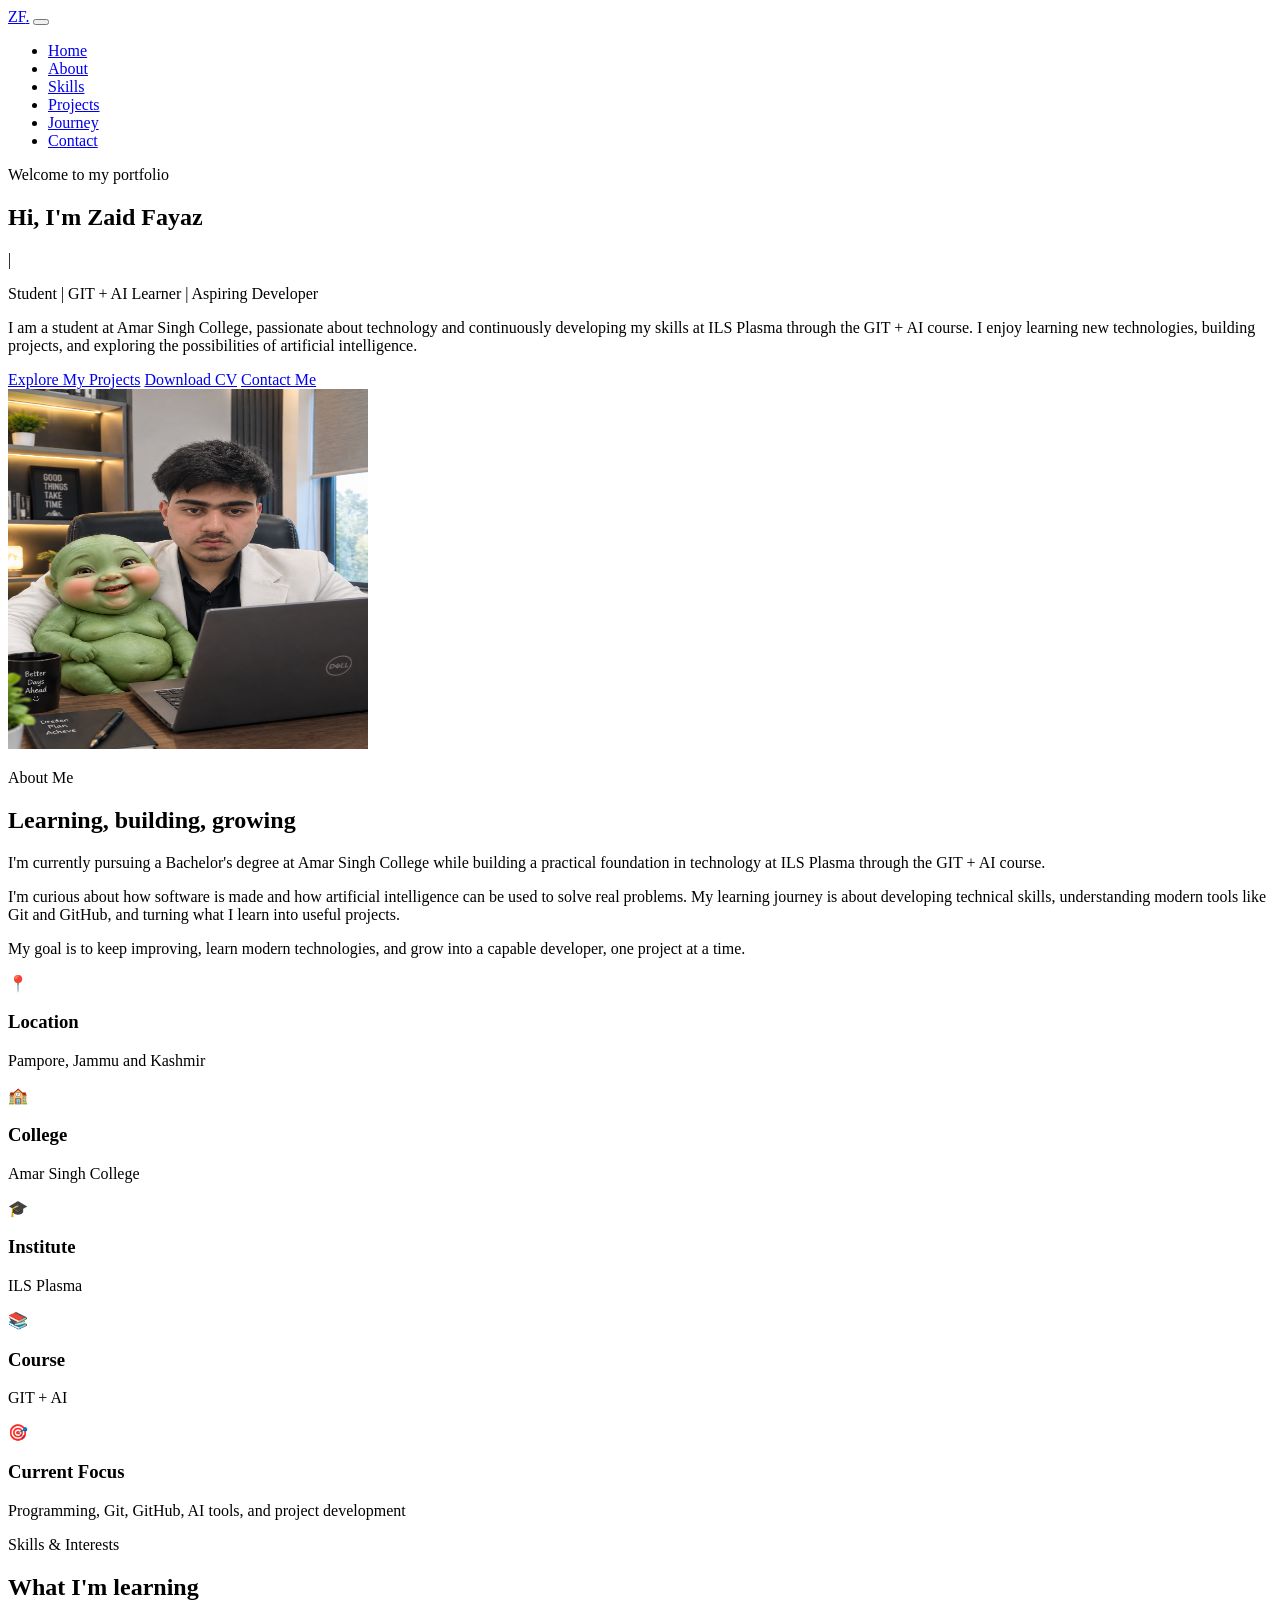
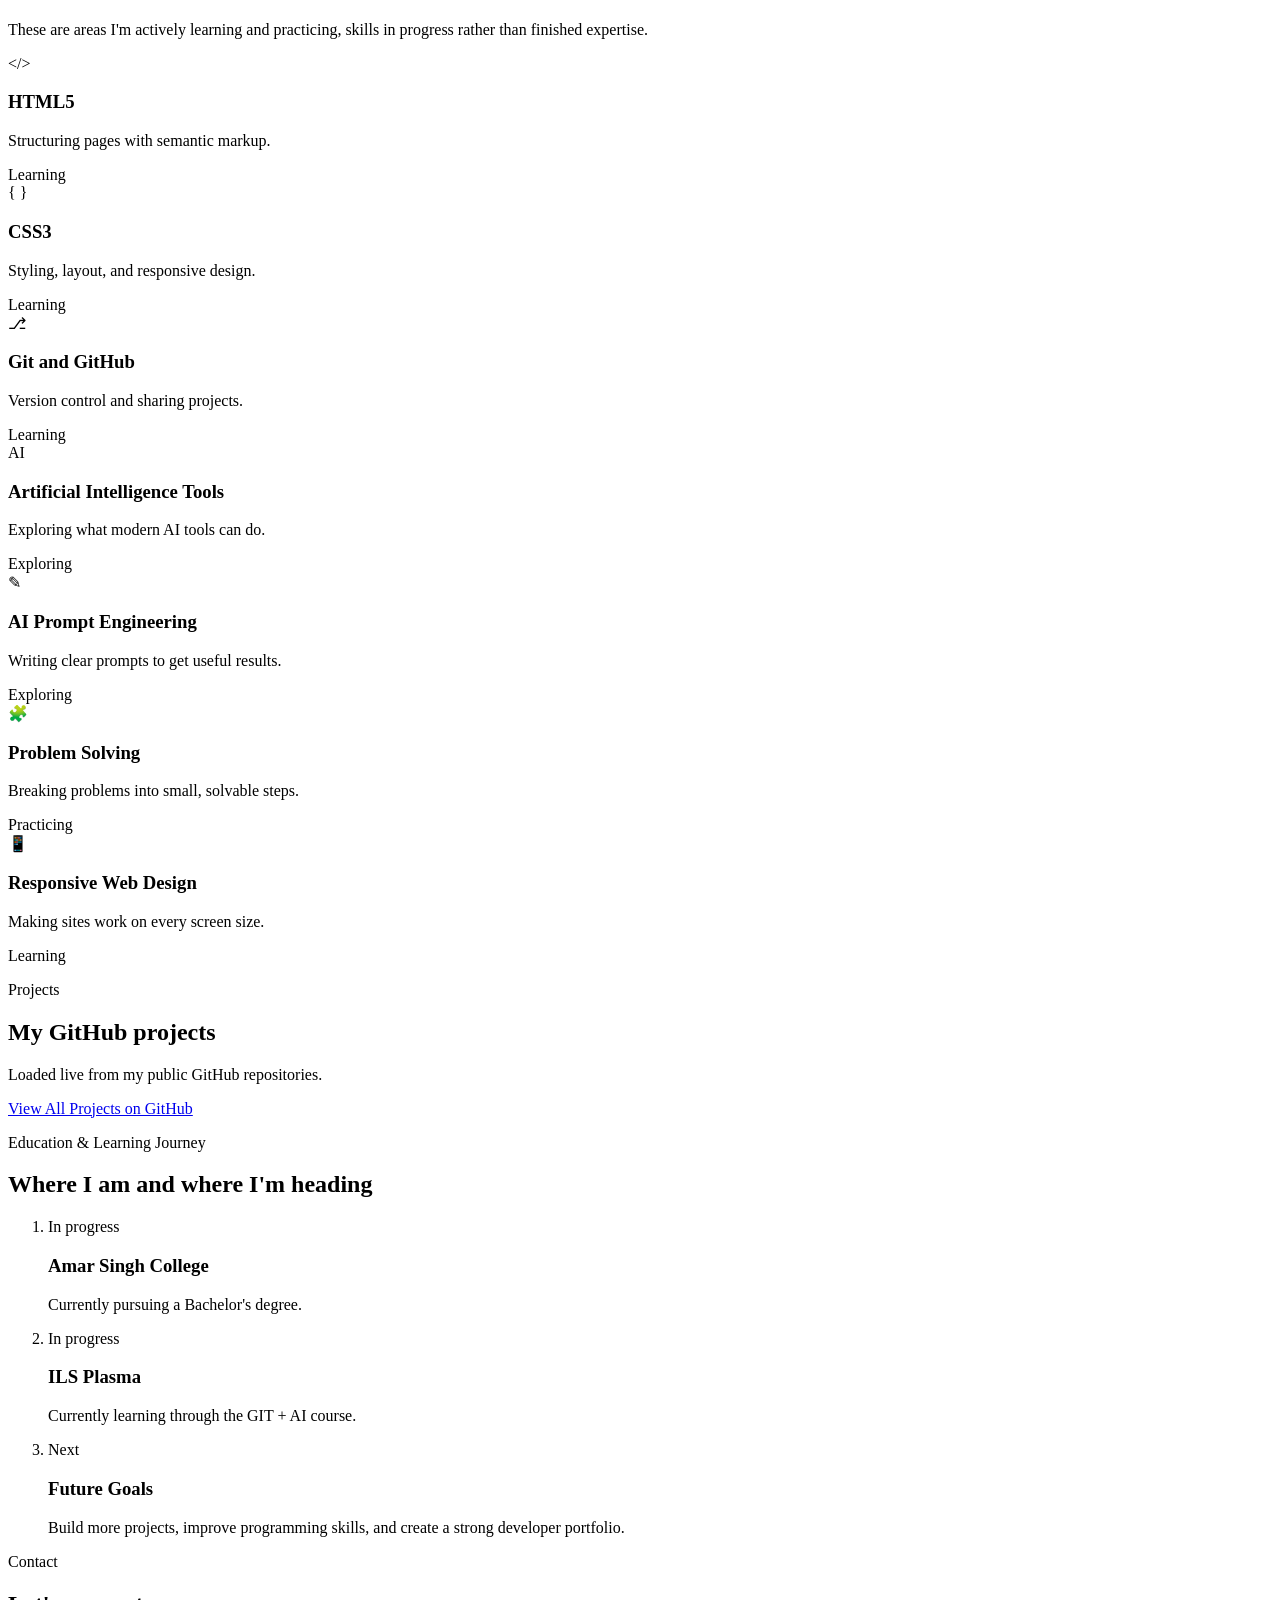
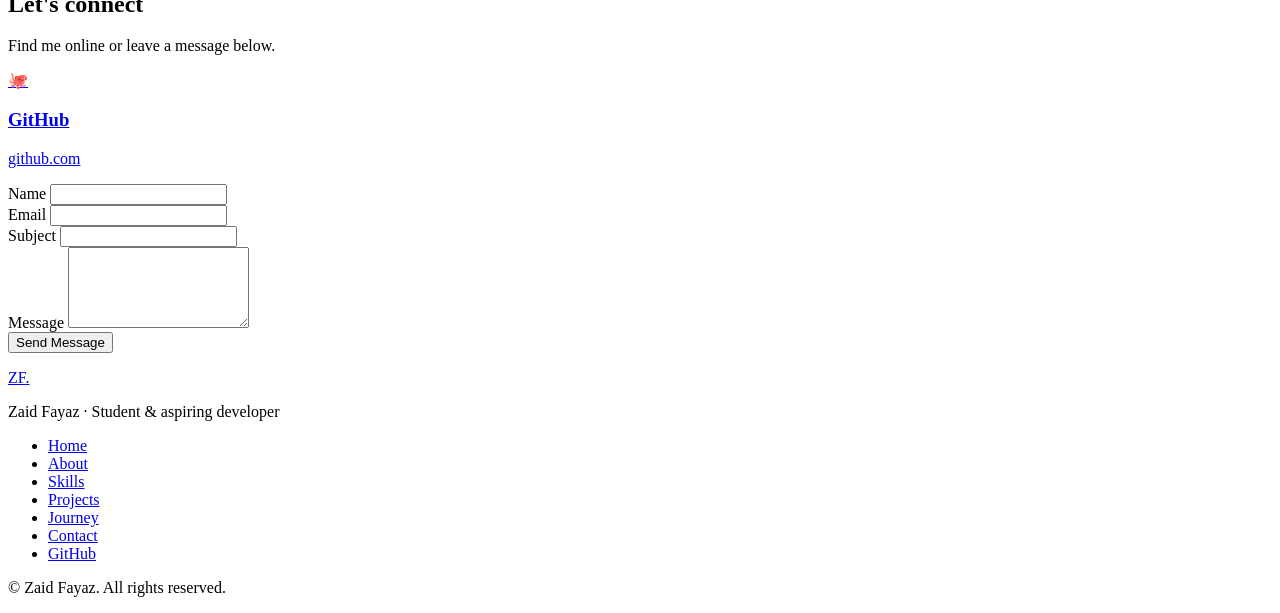
==== index.html @ 91e85595 "Add files via upload" ====
<!DOCTYPE html>
<html lang="en">
<head>
  <meta charset="UTF-8" />
  <meta name="viewport" content="width=device-width, initial-scale=1.0" />
  <title>Zaid Fayaz | Student &amp; Aspiring Developer</title>
  <meta name="description" content="Portfolio of Zaid Fayaz, a student at Amar Singh College learning GIT + AI at ILS Plasma." />
  <meta name="theme-color" content="#060914" />
  <link rel="preconnect" href="https://fonts.googleapis.com" />
  <link rel="preconnect" href="https://fonts.gstatic.com" crossorigin />
  <link href="https://fonts.googleapis.com/css2?family=Inter:wght@400;500;600&family=Space+Grotesk:wght@500;600;700&display=swap" rel="stylesheet" />
  <link rel="stylesheet" href="style.css" />
</head>
<body>
  <div class="bg-orbs" aria-hidden="true">
    <span class="orb orb-1"></span>
    <span class="orb orb-2"></span>
    <span class="orb orb-3"></span>
  </div> 

  <!-- NAVBAR -->
  <header class="navbar" id="navbar">
    <nav class="nav-inner container" aria-label="Main navigation">
      <a href="#home" class="logo" aria-label="Zaid Fayaz, home">ZF<span>.</span></a>
      <button class="nav-toggle" id="navToggle" aria-label="Toggle menu" aria-expanded="false" aria-controls="navLinks">
        <span></span><span></span><span></span>
      </button>
      <ul class="nav-links" id="navLinks">
        <li><a href="#home" class="nav-link">Home</a></li>
        <li><a href="#about" class="nav-link">About</a></li>
        <li><a href="#skills" class="nav-link">Skills</a></li>
        <li><a href="#projects" class="nav-link">Projects</a></li>
        <li><a href="#journey" class="nav-link">Journey</a></li>
        <li><a href="#contact" class="nav-link">Contact</a></li>
      </ul>
    </nav>
  </header>

  <main>
    <!-- HERO -->
    <section class="hero" id="home">
      <div class="container hero-grid">
        <div class="hero-text reveal">
          <p class="eyebrow">Welcome to my portfolio</p>
          <h1>Hi, I'm <span class="gradient-text">Zaid Fayaz</span></h1>
          <p class="typed-line">
            <span id="typedText" aria-live="off"></span><span class="cursor" aria-hidden="true">|</span>
          </p>
          <p class="hero-sub">Student | GIT + AI Learner | Aspiring Developer</p>
          <p class="hero-desc">
            I am a student at Amar Singh College, passionate about technology and continuously developing my skills at ILS Plasma through the GIT + AI course. I enjoy learning new technologies, building projects, and exploring the possibilities of artificial intelligence.
          </p>
          <div class="btn-row">
            <a href="#projects" class="btn btn-primary">Explore My Projects</a>
            <a href="Zaid-Fayaz-CV.pdf" class="btn btn-outline" id="cvBtn" download>Download CV</a>
            <a href="#contact" class="btn btn-ghost">Contact Me</a>
          </div>
        </div>

        <div class="hero-photo reveal">
          <div class="photo-frame">
            <!-- Replace images/zaid.jpg with your own photo (keep the same file name) -->
            <img src="image.png" alt="Portrait of Zaid Fayaz" id="profilePhoto" width="360" height="360" />
            <div class="photo-fallback" id="photoFallback" hidden>ZF</div>
          </div>
        </div>
      </div>
      <a href="#about" class="scroll-hint" aria-label="Scroll to About section"><span></span></a>
    </section>

    <!-- ABOUT -->
    <section class="section" id="about">
      <div class="container">
        <div class="section-head reveal">
          <p class="eyebrow">About Me</p>
          <h2 class="gradient-text">Learning, building, growing</h2>
        </div>
        <div class="about-grid">
          <div class="about-copy reveal">
            <p>
              I'm currently pursuing a Bachelor's degree at Amar Singh College while building a practical foundation in technology at ILS Plasma through the GIT + AI course.
            </p>
            <p>
              I'm curious about how software is made and how artificial intelligence can be used to solve real problems. My learning journey is about developing technical skills, understanding modern tools like Git and GitHub, and turning what I learn into useful projects.
            </p>
            <p>
              My goal is to keep improving, learn modern technologies, and grow into a capable developer, one project at a time.
            </p>
          </div>
          <div class="info-cards">
            <article class="glass card info-card reveal">
              <span class="info-icon" aria-hidden="true">&#128205;</span>
              <div><h3>Location</h3><p>Pampore, Jammu and Kashmir</p></div>
            </article>
            <article class="glass card info-card reveal">
              <span class="info-icon" aria-hidden="true">&#127979;</span>
              <div><h3>College</h3><p>Amar Singh College</p></div>
            </article>
            <article class="glass card info-card reveal">
              <span class="info-icon" aria-hidden="true">&#127891;</span>
              <div><h3>Institute</h3><p>ILS Plasma</p></div>
            </article>
            <article class="glass card info-card reveal">
              <span class="info-icon" aria-hidden="true">&#128218;</span>
              <div><h3>Course</h3><p>GIT + AI</p></div>
            </article>
            <article class="glass card info-card info-wide reveal">
              <span class="info-icon" aria-hidden="true">&#127919;</span>
              <div><h3>Current Focus</h3><p>Programming, Git, GitHub, AI tools, and project development</p></div>
            </article>
          </div>
        </div>
      </div>
    </section>

    <!-- SKILLS -->
    <section class="section" id="skills">
      <div class="container">
        <div class="section-head reveal">
          <p class="eyebrow">Skills &amp; Interests</p>
          <h2 class="gradient-text">What I'm learning</h2>
          <p class="section-sub">These are areas I'm actively learning and practicing, skills in progress rather than finished expertise.</p>
        </div>
        <div class="skills-grid">
          <article class="glass card skill-card reveal"><span class="skill-icon">&lt;/&gt;</span><h3>HTML5</h3><p>Structuring pages with semantic markup.</p><span class="badge">Learning</span></article>
          <article class="glass card skill-card reveal"><span class="skill-icon">{ }</span><h3>CSS3</h3><p>Styling, layout, and responsive design.</p><span class="badge">Learning</span></article>
         
          <article class="glass card skill-card reveal"><span class="skill-icon">&#9095;</span><h3>Git and GitHub</h3><p>Version control and sharing projects.</p><span class="badge">Learning</span></article>
          <article class="glass card skill-card reveal"><span class="skill-icon">AI</span><h3>Artificial Intelligence Tools</h3><p>Exploring what modern AI tools can do.</p><span class="badge">Exploring</span></article>
          <article class="glass card skill-card reveal"><span class="skill-icon">&#9998;</span><h3>AI Prompt Engineering</h3><p>Writing clear prompts to get useful results.</p><span class="badge">Exploring</span></article>
          <article class="glass card skill-card reveal"><span class="skill-icon">&#129513;</span><h3>Problem Solving</h3><p>Breaking problems into small, solvable steps.</p><span class="badge">Practicing</span></article>
          <article class="glass card skill-card reveal"><span class="skill-icon">&#128241;</span><h3>Responsive Web Design</h3><p>Making sites work on every screen size.</p><span class="badge">Learning</span></article>
        </div>
      </div>
    </section>

    <!-- PROJECTS -->
    <section class="section" id="projects">
      <div class="container">
        <div class="section-head reveal">
          <p class="eyebrow">Projects</p>
          <h2 class="gradient-text">My GitHub projects</h2>
          <p class="section-sub">Loaded live from my public GitHub repositories.</p>
        </div>

        <div class="filters reveal" id="filters" role="group" aria-label="Filter projects by language" hidden></div>

        <div class="projects-grid" id="projectsGrid" aria-live="polite"></div>

        <div class="state" id="projectsState" role="status"></div>

        <div class="center reveal">
          <a href="#" class="btn btn-outline" id="allProjectsBtn" target="_blank" rel="noopener noreferrer">View All Projects on GitHub</a>
        </div>
      </div>
    </section>

    <!-- JOURNEY -->
    <section class="section" id="journey">
      <div class="container">
        <div class="section-head reveal">
          <p class="eyebrow">Education &amp; Learning Journey</p>
          <h2 class="gradient-text">Where I am and where I'm heading</h2>
        </div>
        <ol class="timeline">
          <li class="timeline-item reveal">
            <span class="dot" aria-hidden="true"></span>
            <div class="glass card">
              <span class="badge">In progress</span>
              <h3>Amar Singh College</h3>
              <p>Currently pursuing a Bachelor's degree.</p>
            </div>
          </li>
          <li class="timeline-item reveal">
            <span class="dot" aria-hidden="true"></span>
            <div class="glass card">
              <span class="badge">In progress</span>
              <h3>ILS Plasma</h3>
              <p>Currently learning through the GIT + AI course.</p>
            </div>
          </li>
          <li class="timeline-item reveal">
            <span class="dot dot-future" aria-hidden="true"></span>
            <div class="glass card">
              <span class="badge badge-future">Next</span>
              <h3>Future Goals</h3>
              <p>Build more projects, improve programming skills, and create a strong developer portfolio.</p>
            </div>
          </li>
        </ol>
      </div>
    </section>

    <!-- CONTACT -->
    <section class="section" id="contact">
      <div class="container">
        <div class="section-head reveal">
          <p class="eyebrow">Contact</p>
          <h2 class="gradient-text">Let's connect</h2>
          <p class="section-sub">Find me online or leave a message below.</p>
        </div>
        <div class="contact-grid">
          <div class="contact-links reveal" id="contactLinks">
            <a class="glass card contact-link" id="githubLink" href="#" target="_blank" rel="noopener noreferrer">
              <span class="info-icon" aria-hidden="true">&#128025;</span>
              <div><h3>GitHub</h3><p id="githubLinkText">github.com</p></div>
            </a>
            <a class="glass card contact-link" id="linkedinLink" href="#" target="_blank" rel="noopener noreferrer" hidden>
              <span class="info-icon" aria-hidden="true">&#128188;</span>
              <div><h3>LinkedIn</h3><p>Connect with me</p></div>
            </a>
            <a class="glass card contact-link" id="emailLink" href="#" hidden>
              <span class="info-icon" aria-hidden="true">&#9993;</span>
              <div><h3>Email</h3><p id="emailLinkText"></p></div>
            </a>
            <a class="glass card contact-link" id="instagramLink" href="#" target="_blank" rel="noopener noreferrer" hidden>
              <span class="info-icon" aria-hidden="true">&#128247;</span>
              <div><h3>Instagram</h3><p>Follow me</p></div>
            </a>
          </div>

          <form class="glass card contact-form reveal" id="contactForm" novalidate>
            <div class="field">
              <label for="name">Name</label>
              <input type="text" id="name" name="name" autocomplete="name" required />
              <small class="error" data-for="name"></small>
            </div>
            <div class="field">
              <label for="email">Email</label>
              <input type="email" id="email" name="email" autocomplete="email" required />
              <small class="error" data-for="email"></small>
            </div>
            <div class="field">
              <label for="subject">Subject</label>
              <input type="text" id="subject" name="subject" required />
              <small class="error" data-for="subject"></small>
            </div>
            <div class="field">
              <label for="message">Message</label>
              <textarea id="message" name="message" rows="5" required></textarea>
              <small class="error" data-for="message"></small>
            </div>
            <button type="submit" class="btn btn-primary">Send Message</button>
            <p class="form-status" id="formStatus" role="status"></p>
          </form>
        </div>
      </div>
    </section>
  </main>

  <!-- FOOTER -->
  <footer class="footer">
    <div class="container footer-inner">
      <div class="footer-brand">
        <a href="#home" class="logo">ZF<span>.</span></a>
        <p>Zaid Fayaz &middot; Student &amp; aspiring developer</p>
      </div>
      <ul class="footer-links">
        <li><a href="#home">Home</a></li>
        <li><a href="#about">About</a></li>
        <li><a href="#skills">Skills</a></li>
        <li><a href="#projects">Projects</a></li>
        <li><a href="#journey">Journey</a></li>
        <li><a href="#contact">Contact</a></li>
        <li><a href="#" id="footerGithub" target="_blank" rel="noopener noreferrer">GitHub</a></li>
      </ul>
      <p class="copyright">&copy; <span id="year"></span> Zaid Fayaz. All rights reserved.</p>
    </div>
  </footer>

  <button class="back-top" id="backTop" aria-label="Back to top" hidden>&uarr;</button>
  <div class="toast" id="toast" role="status" aria-live="polite"></div>

  <script src="script.js">/* ==========================================================
   Zaid Fayaz Portfolio - script.js
   Edit the CONFIG block below to personalise the site.
   ========================================================== */
const CONFIG = {
  githubUsername: "YOUR_GITHUB_USERNAME", // <-- replace with your real GitHub username
  linkedin: "",   // e.g. "https://www.linkedin.com/in/your-name"  (leave "" to hide)
  email: "",      // e.g. "you@example.com"                        (leave "" to hide)
  instagram: "",  // e.g. "https://www.instagram.com/your-name"    (leave "" to hide)
  hideForks: true // set to false to also show forked repositories
};

document.documentElement.classList.add("js");

const $ = (sel, root = document) => root.querySelector(sel);
const $$ = (sel, root = document) => [...root.querySelectorAll(sel)];
const prefersReducedMotion = window.matchMedia("(prefers-reduced-motion: reduce)").matches;
const usernameIsSet = CONFIG.githubUsername && CONFIG.githubUsername !== "YOUR_GITHUB_USERNAME";
const githubProfileUrl = `https://github.com/${CONFIG.githubUsername}`;

/* ---------- Toast ---------- */
const toastEl = $("#toast");
let toastTimer;
function showToast(message) {
  toastEl.textContent = message;
  toastEl.classList.add("show");
  clearTimeout(toastTimer);
  toastTimer = setTimeout(() => toastEl.classList.remove("show"), 3500);
}

/* ---------- Mobile navigation ---------- */
const navToggle = $("#navToggle");
const navLinks = $("#navLinks");

function setMenu(open) {
  navLinks.classList.toggle("open", open);
  navToggle.setAttribute("aria-expanded", String(open));
}
navToggle.addEventListener("click", () => setMenu(!navLinks.classList.contains("open")));
$$(".nav-link").forEach((link) => link.addEventListener("click", () => setMenu(false)));
document.addEventListener("keydown", (e) => { if (e.key === "Escape") setMenu(false); });

/* ---------- Navbar style, back-to-top ---------- */
const navbar = $("#navbar");
const backTop = $("#backTop");

function onScroll() {
  navbar.classList.toggle("scrolled", window.scrollY > 30);
  backTop.hidden = window.scrollY < 500;
}
window.addEventListener("scroll", onScroll, { passive: true });
onScroll();

backTop.addEventListener("click", () => {
  window.scrollTo({ top: 0, behavior: prefersReducedMotion ? "auto" : "smooth" });
});

/* ---------- Active nav link ---------- */
const sections = $$("main section[id]");
const navMap = new Map($$(".nav-link").map((a) => [a.getAttribute("href").slice(1), a]));

const sectionObserver = new IntersectionObserver((entries) => {
  entries.forEach((entry) => {
    if (entry.isIntersecting) {
      navMap.forEach((a) => a.classList.remove("active"));
      const active = navMap.get(entry.target.id);
      if (active) active.classList.add("active");
    }
  });
}, { rootMargin: "-45% 0px -50% 0px" });
sections.forEach((s) => sectionObserver.observe(s));

/* ---------- Scroll reveal ---------- */
const revealObserver = new IntersectionObserver((entries, obs) => {
  entries.forEach((entry) => {
    if (entry.isIntersecting) {
      entry.target.classList.add("visible");
      obs.unobserve(entry.target);
    }
  });
}, { threshold: 0.12 });

function observeReveals(root = document) {
  $$(".reveal:not(.visible)", root).forEach((el, i) => {
    el.style.transitionDelay = `${Math.min(i % 4, 3) * 70}ms`;
    revealObserver.observe(el);
  });
}
observeReveals();

/* ---------- Typed text animation ---------- */
const typedEl = $("#typedText");
const phrases = ["Learning Git & GitHub", "Exploring AI tools", "Building projects", "Growing as a developer"];

function startTyping() {
  if (prefersReducedMotion) { typedEl.textContent = phrases[0]; return; }
  let phraseIndex = 0, charIndex = 0, deleting = false;
  (function tick() {
    const phrase = phrases[phraseIndex];
    charIndex += deleting ? -1 : 1;
    typedEl.textContent = phrase.slice(0, charIndex);
    let delay = deleting ? 40 : 85;
    if (!deleting && charIndex === phrase.length) { deleting = true; delay = 1600; }
    else if (deleting && charIndex === 0) { deleting = false; phraseIndex = (phraseIndex + 1) % phrases.length; delay = 400; }
    setTimeout(tick, delay);
  })();
}
startTyping();

/* ---------- Profile photo fallback ---------- */
const photo = $("#profilePhoto");
const photoFallback = $("#photoFallback");
function showPhotoFallback() { photo.hidden = true; photoFallback.hidden = false; }
photo.addEventListener("error", showPhotoFallback);
if (photo.complete && photo.naturalWidth === 0) showPhotoFallback();

/* ---------- CV button ---------- */
$("#cvBtn").addEventListener("click", async (e) => {
  if (location.protocol === "file:") return; // can't check files when opened locally
  e.preventDefault();
  const link = e.currentTarget;
  try {
    const res = await fetch(link.getAttribute("href"), { method: "HEAD" });
    if (!res.ok) throw new Error("missing");
    const a = document.createElement("a");
    a.href = link.href;
    a.download = "";
    a.click();
  } catch {
    showToast("CV not added yet. Place Zaid-Fayaz-CV.pdf in the project folder.");
  }
});

/* ---------- Contact links & footer year ---------- */
$("#year").textContent = new Date().getFullYear();

function setupContactLinks() {
  const gh = $("#githubLink");
  const footerGh = $("#footerGithub");
  if (usernameIsSet) {
    gh.href = githubProfileUrl;
    $("#githubLinkText").textContent = `github.com/${CONFIG.githubUsername}`;
    footerGh.href = githubProfileUrl;
  } else {
    gh.href = "https://github.com";
    $("#githubLinkText").textContent = "Add your username in script.js";
    footerGh.href = "https://github.com";
  }

  if (CONFIG.linkedin) { const el = $("#linkedinLink"); el.href = CONFIG.linkedin; el.hidden = false; }
  if (CONFIG.instagram) { const el = $("#instagramLink"); el.href = CONFIG.instagram; el.hidden = false; }
  if (CONFIG.email) {
    const el = $("#emailLink");
    el.href = `mailto:${CONFIG.email}`;
    $("#emailLinkText").textContent = CONFIG.email;
    el.hidden = false;
  }
  $("#allProjectsBtn").href = usernameIsSet ? `${githubProfileUrl}?tab=repositories` : "https://github.com";
}
setupContactLinks();

/* ---------- GitHub projects ---------- */
const grid = $("#projectsGrid");
const stateEl = $("#projectsState");
const filtersEl = $("#filters");
let allRepos = [];
let activeFilter = "All";

const escapeHTML = (str = "") =>
  str.replace(/[&<>"']/g, (c) => ({ "&": "&amp;", "<": "&lt;", ">": "&gt;", '"': "&quot;", "'": "&#39;" }[c]));

function formatDate(iso) {
  return new Date(iso).toLocaleDateString("en-IN", { year: "numeric", month: "short", day: "numeric" });
}

function setState(html) { stateEl.innerHTML = html; }

function showLoading() {
  grid.innerHTML = "";
  filtersEl.hidden = true;
  setState('<div class="state-box"><div class="spinner" aria-hidden="true"></div>Loading repositories from GitHub...</div>');
}

function showMessage(title, text) {
  grid.innerHTML = "";
  filtersEl.hidden = true;
  setState(`<div class="state-box"><strong>${title}</strong>${text}</div>`);
}

function safeHomepage(url) {
  if (!url) return "";
  try {
    const u = new URL(/^https?:\/\//i.test(url) ? url : `https://${url}`);
    return ["http:", "https:"].includes(u.protocol) ? u.href : "";
  } catch { return ""; }
}

function renderFilters() {
  const languages = [...new Set(allRepos.map((r) => r.language).filter(Boolean))].sort();
  if (languages.length < 2) { filtersEl.hidden = true; return; }
  filtersEl.innerHTML = ["All", ...languages]
    .map((l) => `<button type="button" class="filter-btn${l === activeFilter ? " active" : ""}" data-lang="${escapeHTML(l)}">${escapeHTML(l)}</button>`)
    .join("");
  filtersEl.hidden = false;
}

filtersEl.addEventListener("click", (e) => {
  const btn = e.target.closest(".filter-btn");
  if (!btn) return;
  activeFilter = btn.dataset.lang;
  $$(".filter-btn", filtersEl).forEach((b) => b.classList.toggle("active", b === btn));
  renderProjects();
});

function renderProjects() {
  const repos = activeFilter === "All" ? allRepos : allRepos.filter((r) => r.language === activeFilter);
  setState("");
  grid.innerHTML = repos.map((repo, i) => {
    const live = safeHomepage(repo.homepage);
    const desc = repo.description ? escapeHTML(repo.description) : "No description provided for this repository.";
    return `
      <article class="glass card project-card" style="animation-delay:${Math.min(i, 8) * 60}ms">
        <h3>${escapeHTML(repo.name)}</h3>
        <p class="project-desc">${desc}</p>
        <div class="project-meta">
          ${repo.language ? `<span class="tag">${escapeHTML(repo.language)}</span>` : ""}
          <span>Updated ${formatDate(repo.updated_at)}</span>
        </div>
        <div class="project-actions">
          <a class="btn btn-primary" href="${escapeHTML(repo.html_url)}" target="_blank" rel="noopener noreferrer">View on GitHub</a>
          ${live ? `<a class="btn btn-outline" href="${escapeHTML(live)}" target="_blank" rel="noopener noreferrer">Live Demo</a>` : ""}
        </div>
      </article>`;
  }).join("");
}

async function loadRepos() {
  if (!usernameIsSet) {
    showMessage(
      "GitHub username not set yet",
      "Open <code>script.js</code> and replace <code>YOUR_GITHUB_USERNAME</code> with your GitHub username to show your projects here."
    );
    return;
  }

  showLoading();
  try {
    const url = `https://api.github.com/users/${encodeURIComponent(CONFIG.githubUsername)}/repos?sort=updated&per_page=100`;
    const res = await fetch(url, { headers: { Accept: "application/vnd.github+json" } });
    if (res.status === 404) throw new Error("not-found");
    if (res.status === 403) throw new Error("rate-limit");
    if (!res.ok) throw new Error("http");

    const data = await res.json();
    allRepos = data.filter((r) => !(CONFIG.hideForks && r.fork));

    if (allRepos.length === 0) {
      showMessage(
        "No public repositories yet",
        `Projects will appear here as soon as you publish a public repository on <a href="${githubProfileUrl}" target="_blank" rel="noopener noreferrer">GitHub</a>.`
      );
      return;
    }
    renderFilters();
    renderProjects();
  } catch (err) {
    const reasons = {
      "not-found": "That GitHub username could not be found. Please check the spelling in script.js.",
      "rate-limit": "GitHub's request limit was reached. Please try again in a little while."
    };
    showMessage(
      "Couldn't load projects right now",
      `${reasons[err.message] || "GitHub may be unavailable or you may be offline."} You can still browse everything directly on <a href="${githubProfileUrl}" target="_blank" rel="noopener noreferrer">my GitHub profile</a>.`
    );
  }
}
loadRepos();

/* ---------- Contact form validation ---------- */
const form = $("#contactForm");
const formStatus = $("#formStatus");

const rules = {
  name: (v) => (v.trim().length >= 2 ? "" : "Please enter your name (at least 2 characters)."),
  email: (v) => (/^[^\s@]+@[^\s@]+\.[^\s@]{2,}$/.test(v.trim()) ? "" : "Please enter a valid email address."),
  subject: (v) => (v.trim().length >= 3 ? "" : "Please enter a subject (at least 3 characters)."),
  message: (v) => (v.trim().length >= 10 ? "" : "Your message should be at least 10 characters.")
};

function validateField(name) {
  const input = form.elements[name];
  const message = rules[name](input.value);
  input.closest(".field").classList.toggle("invalid", Boolean(message));
  input.setAttribute("aria-invalid", String(Boolean(message)));
  $(`.error[data-for="${name}"]`, form).textContent = message;
  return !message;
}

Object.keys(rules).forEach((name) => {
  form.elements[name].addEventListener("blur", () => validateField(name));
  form.elements[name].addEventListener("input", () => {
    if (form.elements[name].closest(".field").classList.contains("invalid")) validateField(name);
  });
});

form.addEventListener("submit", (e) => {
  e.preventDefault();
  formStatus.className = "form-status";
  const valid = Object.keys(rules).map(validateField).every(Boolean);
  if (!valid) {
    formStatus.textContent = "Please fix the highlighted fields.";
    const firstBad = $(".field.invalid input, .field.invalid textarea", form);
    if (firstBad) firstBad.focus();
    return;
  }

  /* No backend is connected, so nothing is actually sent.
     To make it work, connect a service such as Formspree or EmailJS here. */
  formStatus.classList.add("ok");
  formStatus.textContent = CONFIG.email
    ? "Your details look good, but this form isn't connected to an email service yet. Please email me directly using the link above."
    : "Your details look good, but this form isn't connected to an email service yet, so the message was not sent.";
});</script>
</body>
</html>
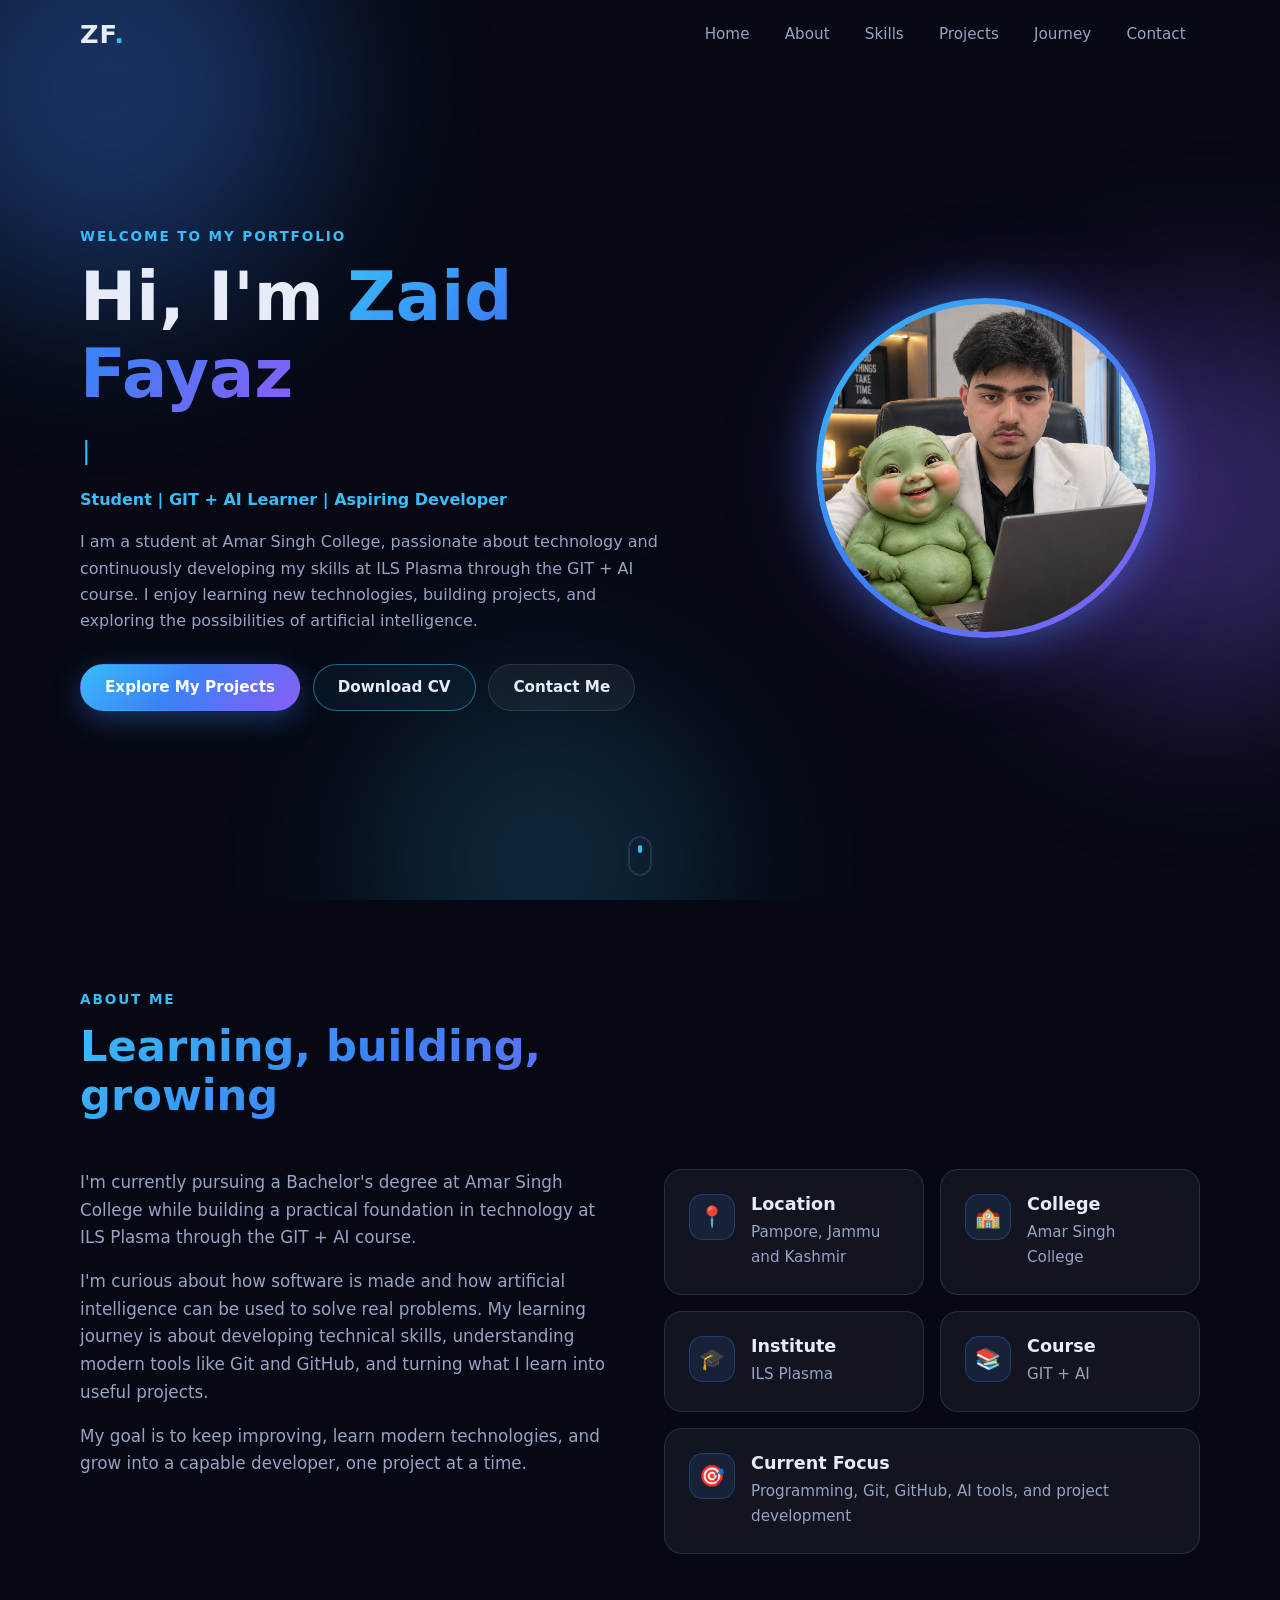
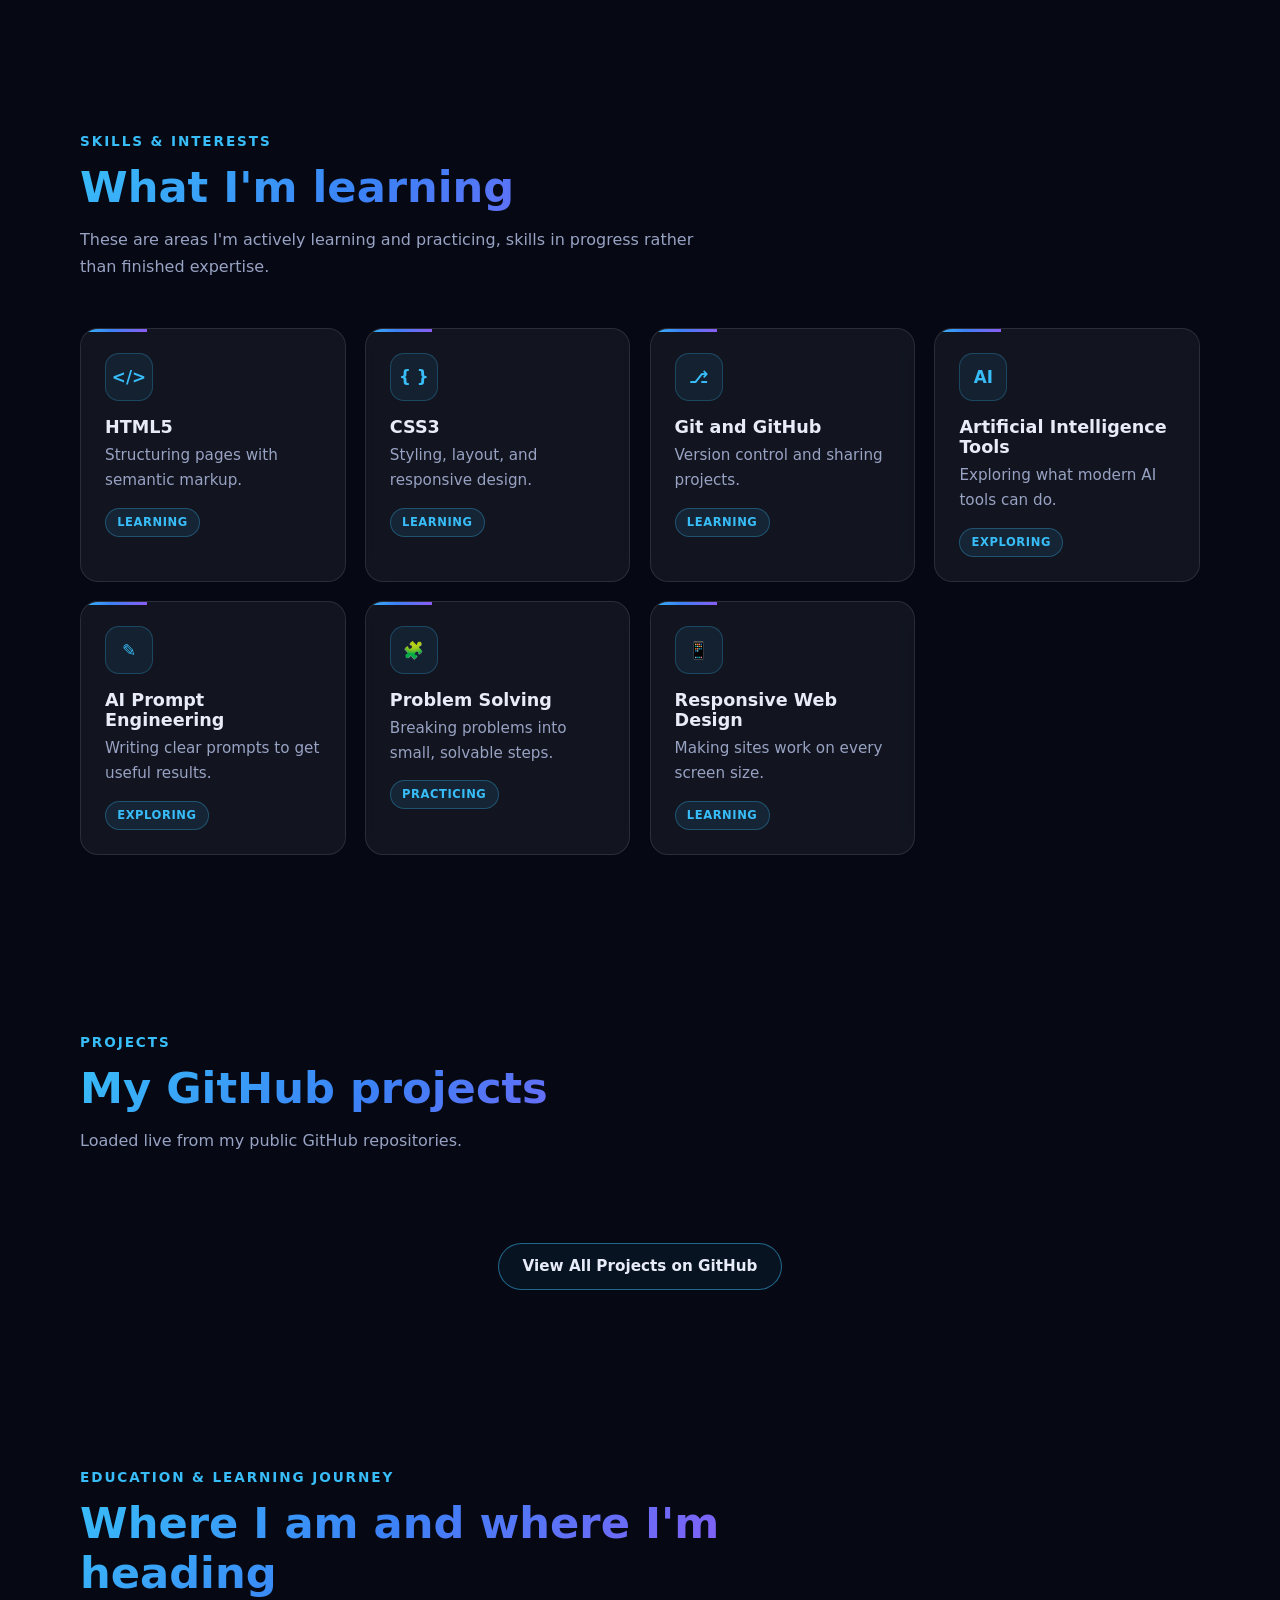
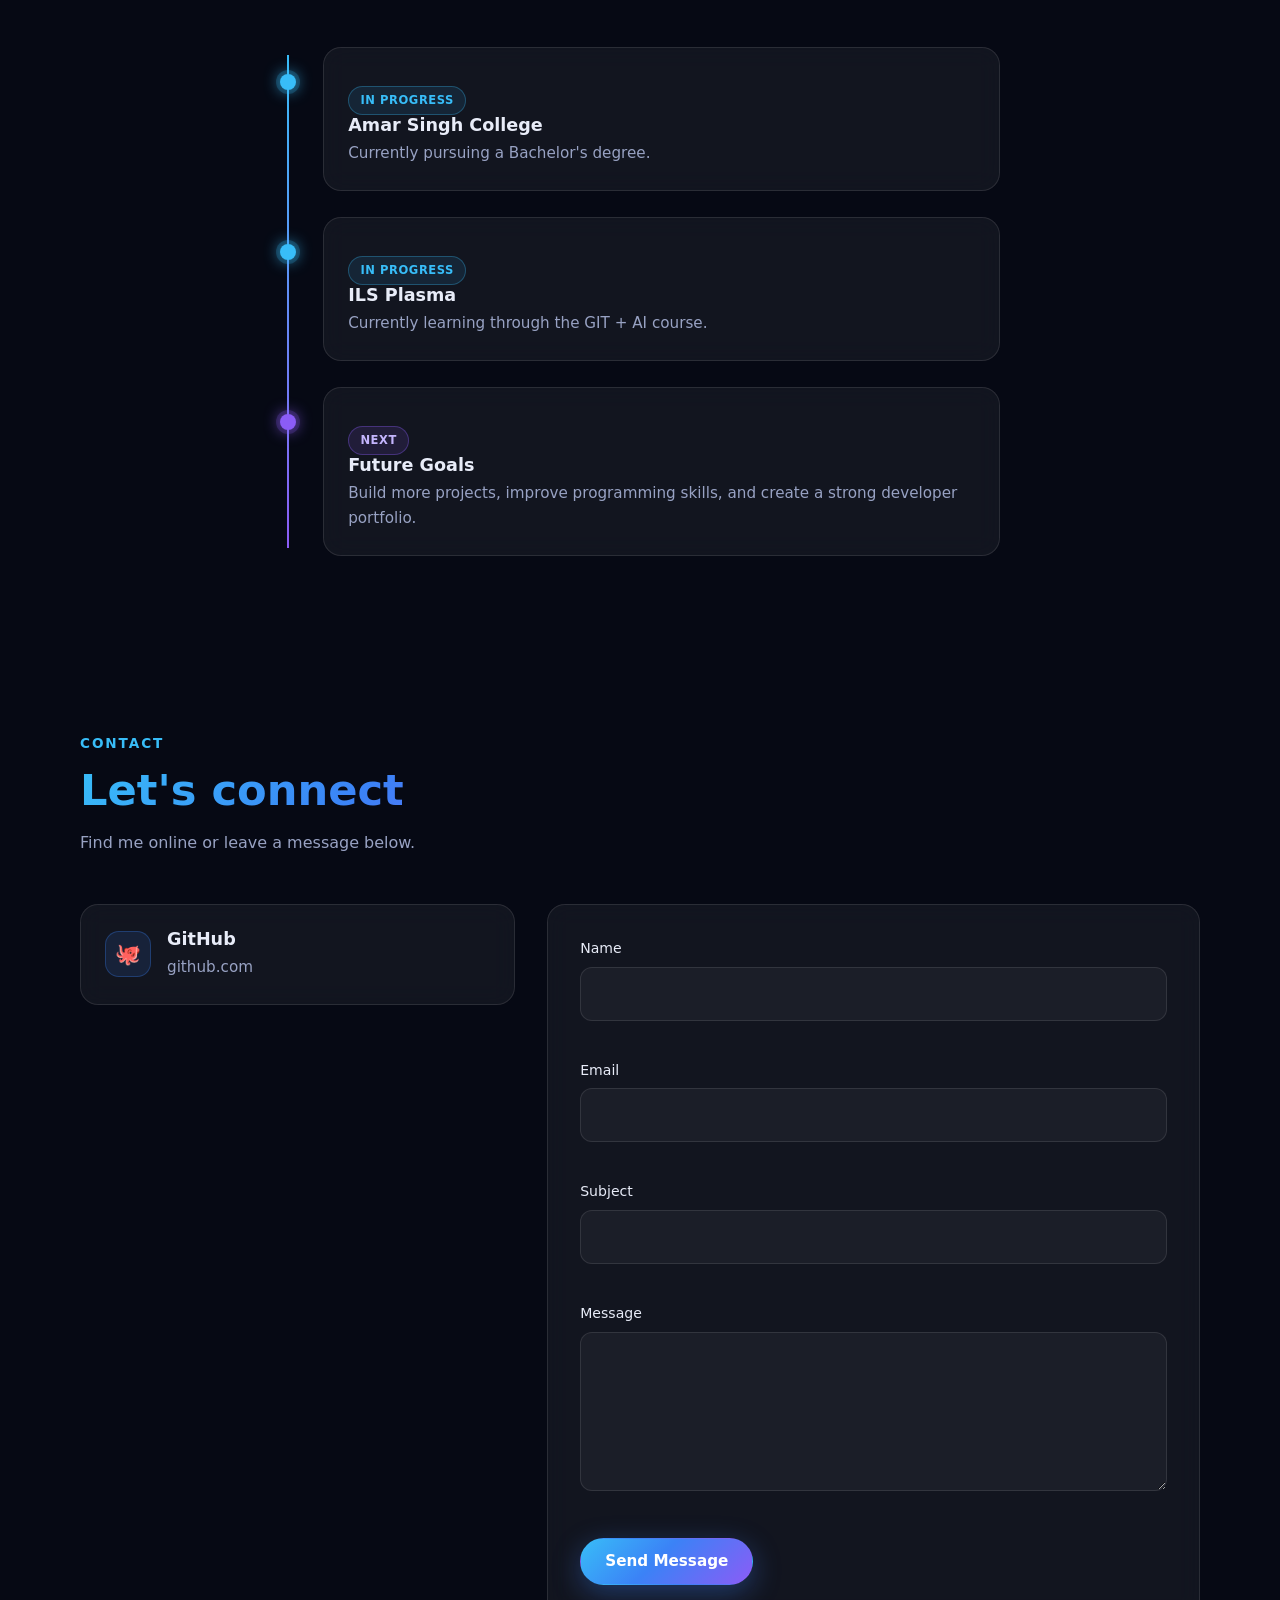
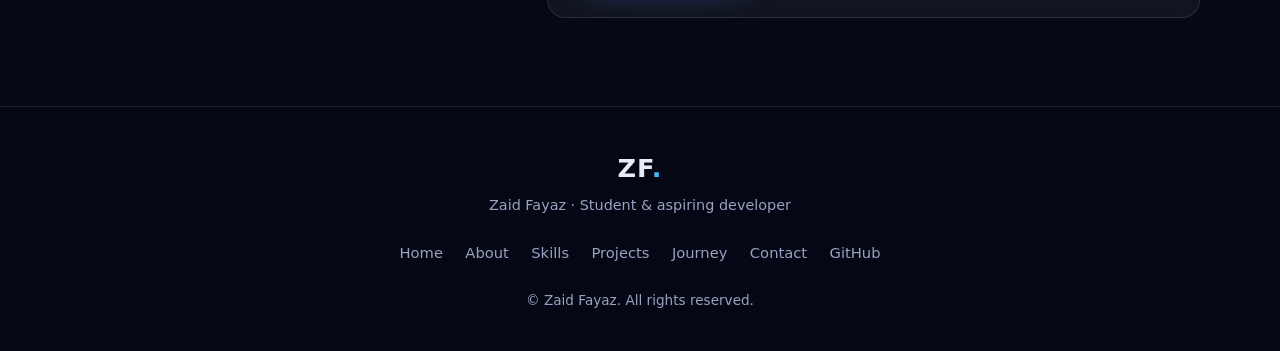
==== commit d070ce91: "Add files via upload" ====
--- a/index.html
+++ b/index.html
@@ -9,7 +9,7 @@
   <link rel="preconnect" href="https://fonts.googleapis.com" />
   <link rel="preconnect" href="https://fonts.gstatic.com" crossorigin />
   <link href="https://fonts.googleapis.com/css2?family=Inter:wght@400;500;600&family=Space+Grotesk:wght@500;600;700&display=swap" rel="stylesheet" />
-  <link rel="stylesheet" href="style.css" />
+  <link rel="stylesheet" href="index.css" />
 </head>
 <body>
   <div class="bg-orbs" aria-hidden="true">
--- a/index.css
+++ b/index.css
@@ -0,0 +1,303 @@
+/* ===== Theme variables (edit colours here) ===== */
+:root {
+  --bg: #060914;
+  --bg-soft: #0b1022;
+  --text: #e8ecf8;
+  --muted: #98a2c3;
+  --blue: #3b82f6;
+  --blue-glow: #38bdf8;
+  --purple: #8b5cf6;
+  --gradient: linear-gradient(135deg, var(--blue-glow), var(--blue) 45%, var(--purple));
+  --glass: rgba(255, 255, 255, 0.05);
+  --glass-border: rgba(255, 255, 255, 0.1);
+  --radius: 18px;
+  --nav-h: 68px;
+  --font-body: "Inter", system-ui, -apple-system, "Segoe UI", sans-serif;
+  --font-head: "Space Grotesk", var(--font-body);
+}
+
+/* ===== Reset / base ===== */
+*, *::before, *::after { box-sizing: border-box; }
+html { scroll-behavior: smooth; scroll-padding-top: var(--nav-h); }
+body {
+  margin: 0;
+  font-family: var(--font-body);
+  background: var(--bg);
+  color: var(--text);
+  line-height: 1.65;
+  overflow-x: hidden;
+}
+img { max-width: 100%; display: block; }
+a { color: inherit; text-decoration: none; }
+ul, ol { list-style: none; margin: 0; padding: 0; }
+h1, h2, h3 { font-family: var(--font-head); line-height: 1.15; margin: 0; }
+p { margin: 0 0 1rem; }
+[hidden] { display: none !important; }
+:focus-visible { outline: 2px solid var(--blue-glow); outline-offset: 3px; border-radius: 6px; }
+
+.container { width: min(1120px, 92%); margin-inline: auto; }
+.center { text-align: center; margin-top: 2.5rem; }
+
+.gradient-text {
+  background: var(--gradient);
+  -webkit-background-clip: text;
+  background-clip: text;
+  color: transparent;
+}
+
+/* ===== Animated background ===== */
+.bg-orbs { position: fixed; inset: 0; z-index: -1; overflow: hidden; pointer-events: none; }
+.orb { position: absolute; border-radius: 50%; filter: blur(90px); opacity: 0.35; animation: float 16s ease-in-out infinite; }
+.orb-1 { width: 420px; height: 420px; background: var(--blue); top: -120px; left: -100px; }
+.orb-2 { width: 380px; height: 380px; background: var(--purple); top: 35%; right: -120px; animation-delay: -5s; }
+.orb-3 { width: 320px; height: 320px; background: var(--blue-glow); bottom: -120px; left: 30%; opacity: 0.2; animation-delay: -9s; }
+@keyframes float {
+  0%, 100% { transform: translate(0, 0); }
+  50% { transform: translate(30px, -40px); }
+}
+
+/* ===== Navbar ===== */
+.navbar {
+  position: fixed; top: 0; left: 0; right: 0; z-index: 100;
+  height: var(--nav-h);
+  transition: background 0.3s, box-shadow 0.3s, backdrop-filter 0.3s;
+}
+.navbar.scrolled {
+  background: rgba(6, 9, 20, 0.72);
+  backdrop-filter: blur(14px);
+  -webkit-backdrop-filter: blur(14px);
+  box-shadow: 0 1px 0 var(--glass-border);
+}
+.nav-inner { height: 100%; display: flex; align-items: center; justify-content: space-between; }
+.logo { font-family: var(--font-head); font-weight: 700; font-size: 1.6rem; letter-spacing: 1px; }
+.logo span { color: var(--blue-glow); }
+.nav-links { display: flex; gap: 0.4rem; }
+.nav-link {
+  padding: 0.5rem 0.9rem; border-radius: 999px; color: var(--muted);
+  font-size: 0.95rem; font-weight: 500; transition: color 0.2s, background 0.2s;
+}
+.nav-link:hover { color: var(--text); }
+.nav-link.active { color: var(--text); background: var(--glass); box-shadow: inset 0 0 0 1px var(--glass-border); }
+
+.nav-toggle { display: none; background: none; border: 0; width: 44px; height: 44px; cursor: pointer; padding: 10px; }
+.nav-toggle span { display: block; height: 2px; background: var(--text); margin: 6px 0; border-radius: 2px; transition: transform 0.3s, opacity 0.3s; }
+.nav-toggle[aria-expanded="true"] span:nth-child(1) { transform: translateY(8px) rotate(45deg); }
+.nav-toggle[aria-expanded="true"] span:nth-child(2) { opacity: 0; }
+.nav-toggle[aria-expanded="true"] span:nth-child(3) { transform: translateY(-8px) rotate(-45deg); }
+
+/* ===== Buttons ===== */
+.btn {
+  display: inline-flex; align-items: center; justify-content: center;
+  padding: 0.85rem 1.5rem; border-radius: 999px; border: 1px solid transparent;
+  font: 600 0.95rem var(--font-body); cursor: pointer;
+  transition: transform 0.2s, box-shadow 0.2s, background 0.2s, border-color 0.2s;
+}
+.btn:hover { transform: translateY(-2px); }
+.btn-primary { background: var(--gradient); color: #fff; box-shadow: 0 8px 28px rgba(59, 130, 246, 0.35); }
+.btn-primary:hover { box-shadow: 0 12px 36px rgba(139, 92, 246, 0.5); }
+.btn-outline { border-color: rgba(56, 189, 248, 0.5); color: var(--text); background: rgba(56, 189, 248, 0.06); }
+.btn-outline:hover { background: rgba(56, 189, 248, 0.14); border-color: var(--blue-glow); }
+.btn-ghost { border-color: var(--glass-border); background: var(--glass); }
+.btn-ghost:hover { background: rgba(255, 255, 255, 0.1); }
+.btn-row { display: flex; flex-wrap: wrap; gap: 0.8rem; margin-top: 1.8rem; }
+
+/* ===== Hero ===== */
+.hero { min-height: 100vh; display: flex; align-items: center; padding: calc(var(--nav-h) + 2rem) 0 4rem; position: relative; }
+.hero-grid { display: grid; grid-template-columns: 1.2fr 0.8fr; gap: 3rem; align-items: center; }
+.eyebrow { color: var(--blue-glow); font-size: 0.85rem; font-weight: 600; letter-spacing: 0.14em; text-transform: uppercase; margin-bottom: 0.7rem; }
+.hero h1 { font-size: clamp(2.4rem, 6vw, 4.2rem); }
+.typed-line { font-family: var(--font-head); font-size: clamp(1.15rem, 2.6vw, 1.6rem); margin: 1rem 0 0.4rem; min-height: 2em; color: var(--text); }
+.cursor { color: var(--blue-glow); animation: blink 1s steps(1) infinite; margin-left: 2px; }
+@keyframes blink { 50% { opacity: 0; } }
+.hero-sub { color: var(--blue-glow); font-weight: 600; margin-bottom: 1rem; }
+.hero-desc { color: var(--muted); max-width: 58ch; }
+
+.hero-photo { display: flex; justify-content: center; }
+.photo-frame {
+  width: min(340px, 72vw); aspect-ratio: 1; border-radius: 50%; padding: 6px;
+  background: var(--gradient);
+  box-shadow: 0 0 40px rgba(59, 130, 246, 0.5), 0 0 90px rgba(139, 92, 246, 0.35);
+  animation: glow 4s ease-in-out infinite alternate;
+  position: relative;
+}
+@keyframes glow {
+  from { box-shadow: 0 0 30px rgba(59, 130, 246, 0.4), 0 0 70px rgba(139, 92, 246, 0.25); }
+  to { box-shadow: 0 0 50px rgba(56, 189, 248, 0.6), 0 0 110px rgba(139, 92, 246, 0.45); }
+}
+.photo-frame img, .photo-fallback { width: 100%; height: 100%; border-radius: 50%; object-fit: cover; background: var(--bg-soft); }
+.photo-fallback { display: grid; place-items: center; font: 700 4.5rem var(--font-head); color: var(--blue-glow); }
+
+.scroll-hint { position: absolute; bottom: 1.5rem; left: 50%; transform: translateX(-50%); width: 24px; height: 40px; border: 2px solid var(--glass-border); border-radius: 14px; }
+.scroll-hint span { position: absolute; top: 7px; left: 50%; width: 4px; height: 8px; margin-left: -2px; background: var(--blue-glow); border-radius: 2px; animation: scrollDot 1.8s ease-in-out infinite; }
+@keyframes scrollDot { 0% { opacity: 1; transform: translateY(0); } 100% { opacity: 0; transform: translateY(14px); } }
+
+/* ===== Sections ===== */
+.section { padding: 5.5rem 0; }
+.section-head { margin-bottom: 3rem; max-width: 640px; }
+.section-head h2 { font-size: clamp(1.9rem, 4vw, 2.7rem); }
+.section-sub { color: var(--muted); margin-top: 0.9rem; }
+
+/* ===== Glass cards ===== */
+.glass {
+  background: var(--glass);
+  border: 1px solid var(--glass-border);
+  backdrop-filter: blur(12px);
+  -webkit-backdrop-filter: blur(12px);
+}
+.card { border-radius: var(--radius); padding: 1.5rem; transition: transform 0.3s, border-color 0.3s, box-shadow 0.3s; }
+.card:hover { transform: translateY(-5px); border-color: rgba(56, 189, 248, 0.45); box-shadow: 0 14px 40px rgba(59, 130, 246, 0.18); }
+.card h3 { font-size: 1.1rem; margin-bottom: 0.35rem; }
+.card p { color: var(--muted); font-size: 0.95rem; margin: 0; }
+
+.badge {
+  display: inline-block; font-size: 0.72rem; font-weight: 600; letter-spacing: 0.05em; text-transform: uppercase;
+  padding: 0.25rem 0.7rem; border-radius: 999px; margin-top: 0.9rem;
+  color: var(--blue-glow); background: rgba(56, 189, 248, 0.1); border: 1px solid rgba(56, 189, 248, 0.3);
+}
+.badge-future { color: #c4b5fd; background: rgba(139, 92, 246, 0.12); border-color: rgba(139, 92, 246, 0.35); }
+
+/* ===== About ===== */
+.about-grid { display: grid; grid-template-columns: 1fr 1fr; gap: 3rem; align-items: start; }
+.about-copy p { color: var(--muted); font-size: 1.05rem; }
+.info-cards { display: grid; grid-template-columns: 1fr 1fr; gap: 1rem; }
+.info-card { display: flex; gap: 1rem; align-items: flex-start; }
+.info-wide { grid-column: 1 / -1; }
+.info-icon {
+  flex: none; width: 46px; height: 46px; display: grid; place-items: center; font-size: 1.3rem;
+  border-radius: 14px; background: rgba(59, 130, 246, 0.12); border: 1px solid rgba(59, 130, 246, 0.3);
+}
+
+/* ===== Skills ===== */
+.skills-grid { display: grid; grid-template-columns: repeat(auto-fit, minmax(230px, 1fr)); gap: 1.2rem; }
+.skill-card { position: relative; overflow: hidden; }
+.skill-card::before {
+  content: ""; position: absolute; inset: 0 0 auto 0; height: 3px; background: var(--gradient);
+  transform: scaleX(0.25); transform-origin: left; transition: transform 0.5s;
+}
+.skill-card:hover::before { transform: scaleX(1); }
+.skill-icon {
+  display: grid; place-items: center; width: 48px; height: 48px; margin-bottom: 1rem;
+  font: 700 1.05rem var(--font-head); color: var(--blue-glow);
+  background: rgba(56, 189, 248, 0.08); border: 1px solid rgba(56, 189, 248, 0.25); border-radius: 14px;
+}
+
+/* ===== Projects ===== */
+.filters { display: flex; flex-wrap: wrap; gap: 0.6rem; margin-bottom: 2rem; }
+.filter-btn {
+  padding: 0.5rem 1.1rem; border-radius: 999px; cursor: pointer; font: 500 0.88rem var(--font-body);
+  color: var(--muted); background: var(--glass); border: 1px solid var(--glass-border); transition: all 0.2s;
+}
+.filter-btn:hover { color: var(--text); }
+.filter-btn.active { color: #fff; background: var(--gradient); border-color: transparent; }
+
+.projects-grid { display: grid; grid-template-columns: repeat(auto-fill, minmax(290px, 1fr)); gap: 1.4rem; }
+.project-card { display: flex; flex-direction: column; animation: cardIn 0.5s both; }
+@keyframes cardIn { from { opacity: 0; transform: translateY(16px); } to { opacity: 1; transform: none; } }
+.project-card h3 { font-size: 1.15rem; word-break: break-word; }
+.project-desc { flex: 1; margin: 0.6rem 0 1rem; }
+.project-meta { display: flex; flex-wrap: wrap; gap: 0.5rem; align-items: center; margin-bottom: 1.1rem; font-size: 0.82rem; color: var(--muted); }
+.tag { padding: 0.2rem 0.65rem; border-radius: 999px; font-weight: 600; color: #c4b5fd; background: rgba(139, 92, 246, 0.12); border: 1px solid rgba(139, 92, 246, 0.3); }
+.project-actions { display: flex; flex-wrap: wrap; gap: 0.6rem; }
+.project-actions .btn { padding: 0.55rem 1.1rem; font-size: 0.85rem; }
+
+.state { text-align: center; color: var(--muted); }
+.state:empty { display: none; }
+.state .state-box { max-width: 520px; margin: 0 auto; padding: 1.5rem; border-radius: var(--radius); background: var(--glass); border: 1px dashed var(--glass-border); }
+.state strong { color: var(--text); display: block; margin-bottom: 0.4rem; }
+.state code { background: rgba(255, 255, 255, 0.08); padding: 0.1rem 0.4rem; border-radius: 6px; font-size: 0.88em; }
+.spinner { width: 38px; height: 38px; margin: 0 auto 1rem; border: 3px solid var(--glass-border); border-top-color: var(--blue-glow); border-radius: 50%; animation: spin 0.9s linear infinite; }
+@keyframes spin { to { transform: rotate(360deg); } }
+
+/* ===== Timeline ===== */
+.timeline { position: relative; max-width: 720px; margin-inline: auto; padding-left: 2.2rem; }
+.timeline::before { content: ""; position: absolute; left: 7px; top: 8px; bottom: 8px; width: 2px; background: linear-gradient(var(--blue-glow), var(--purple)); }
+.timeline-item { position: relative; margin-bottom: 1.6rem; }
+.timeline-item:last-child { margin-bottom: 0; }
+.dot {
+  position: absolute; left: -2.2rem; top: 1.7rem; width: 16px; height: 16px; border-radius: 50%;
+  background: var(--blue-glow); box-shadow: 0 0 0 4px rgba(56, 189, 248, 0.2), 0 0 16px var(--blue-glow);
+}
+.dot-future { background: var(--purple); box-shadow: 0 0 0 4px rgba(139, 92, 246, 0.2), 0 0 16px var(--purple); }
+.timeline-item .card { margin-left: 0.5rem; }
+
+/* ===== Contact ===== */
+.contact-grid { display: grid; grid-template-columns: 0.8fr 1.2fr; gap: 2rem; align-items: start; }
+.contact-links { display: grid; gap: 1rem; }
+.contact-link { display: flex; gap: 1rem; align-items: center; }
+.contact-form { padding: 2rem; }
+.contact-form:hover { transform: none; }
+.field { margin-bottom: 1.2rem; }
+.field label { display: block; font-size: 0.88rem; font-weight: 500; margin-bottom: 0.4rem; }
+.field input, .field textarea {
+  width: 100%; padding: 0.8rem 1rem; border-radius: 12px; font: inherit; color: var(--text);
+  background: rgba(255, 255, 255, 0.04); border: 1px solid var(--glass-border); transition: border-color 0.2s, box-shadow 0.2s;
+}
+.field textarea { resize: vertical; min-height: 120px; }
+.field input:focus, .field textarea:focus { outline: none; border-color: var(--blue-glow); box-shadow: 0 0 0 3px rgba(56, 189, 248, 0.2); }
+.field.invalid input, .field.invalid textarea { border-color: #f87171; }
+.error { display: block; color: #f87171; font-size: 0.8rem; min-height: 1.1em; margin-top: 0.3rem; }
+.form-status { margin: 1rem 0 0; font-size: 0.9rem; color: var(--muted); }
+.form-status.ok { color: #4ade80; }
+
+/* ===== Footer ===== */
+.footer { border-top: 1px solid var(--glass-border); padding: 2.5rem 0; background: rgba(6, 9, 20, 0.6); }
+.footer-inner { display: grid; gap: 1.4rem; justify-items: center; text-align: center; }
+.footer-brand p { color: var(--muted); font-size: 0.9rem; margin: 0.3rem 0 0; }
+.footer-links { display: flex; flex-wrap: wrap; gap: 0.4rem 1.4rem; justify-content: center; }
+.footer-links a { color: var(--muted); font-size: 0.92rem; transition: color 0.2s; }
+.footer-links a:hover { color: var(--blue-glow); }
+.copyright { color: var(--muted); font-size: 0.85rem; margin: 0; }
+
+.back-top {
+  position: fixed; right: 1.2rem; bottom: 1.2rem; z-index: 90; width: 48px; height: 48px; border-radius: 50%;
+  border: 0; cursor: pointer; font-size: 1.3rem; color: #fff; background: var(--gradient);
+  box-shadow: 0 8px 24px rgba(59, 130, 246, 0.45); transition: transform 0.2s;
+}
+.back-top:hover { transform: translateY(-3px); }
+
+.toast {
+  position: fixed; left: 50%; bottom: 1.5rem; transform: translate(-50%, 20px); z-index: 120;
+  padding: 0.8rem 1.3rem; border-radius: 12px; background: var(--bg-soft); border: 1px solid var(--glass-border);
+  opacity: 0; pointer-events: none; transition: opacity 0.3s, transform 0.3s; max-width: 90vw; font-size: 0.9rem;
+}
+.toast.show { opacity: 1; transform: translate(-50%, 0); }
+
+/* ===== Scroll reveal ===== */
+.js .reveal { opacity: 0; transform: translateY(26px); transition: opacity 0.7s ease, transform 0.7s ease; }
+.js .reveal.visible { opacity: 1; transform: none; }
+
+/* ===== Responsive ===== */
+@media (max-width: 900px) {
+  .hero-grid { grid-template-columns: 1fr; text-align: center; }
+  .hero-photo { order: -1; }
+  .hero-desc { margin-inline: auto; }
+  .btn-row { justify-content: center; }
+  .about-grid, .contact-grid { grid-template-columns: 1fr; }
+  .section-head { max-width: none; }
+}
+
+@media (max-width: 760px) {
+  .nav-toggle { display: block; }
+  .nav-links {
+    position: fixed; top: var(--nav-h); left: 0; right: 0; flex-direction: column; gap: 0.2rem; padding: 1rem 4%;
+    background: rgba(6, 9, 20, 0.96); backdrop-filter: blur(16px); -webkit-backdrop-filter: blur(16px);
+    border-bottom: 1px solid var(--glass-border);
+    transform: translateY(-120%); opacity: 0; visibility: hidden; transition: transform 0.35s, opacity 0.35s, visibility 0.35s;
+  }
+  .nav-links.open { transform: none; opacity: 1; visibility: visible; }
+  .nav-link { display: block; padding: 0.8rem 1rem; }
+  .section { padding: 4rem 0; }
+  .info-cards { grid-template-columns: 1fr; }
+  .contact-form { padding: 1.4rem; }
+}
+
+@media (max-width: 480px) {
+  .btn-row .btn { width: 100%; }
+}
+
+/* ===== Reduced motion ===== */
+@media (prefers-reduced-motion: reduce) {
+  html { scroll-behavior: auto; }
+  *, *::before, *::after { animation: none !important; transition: none !important; }
+  .js .reveal { opacity: 1; transform: none; }
+}
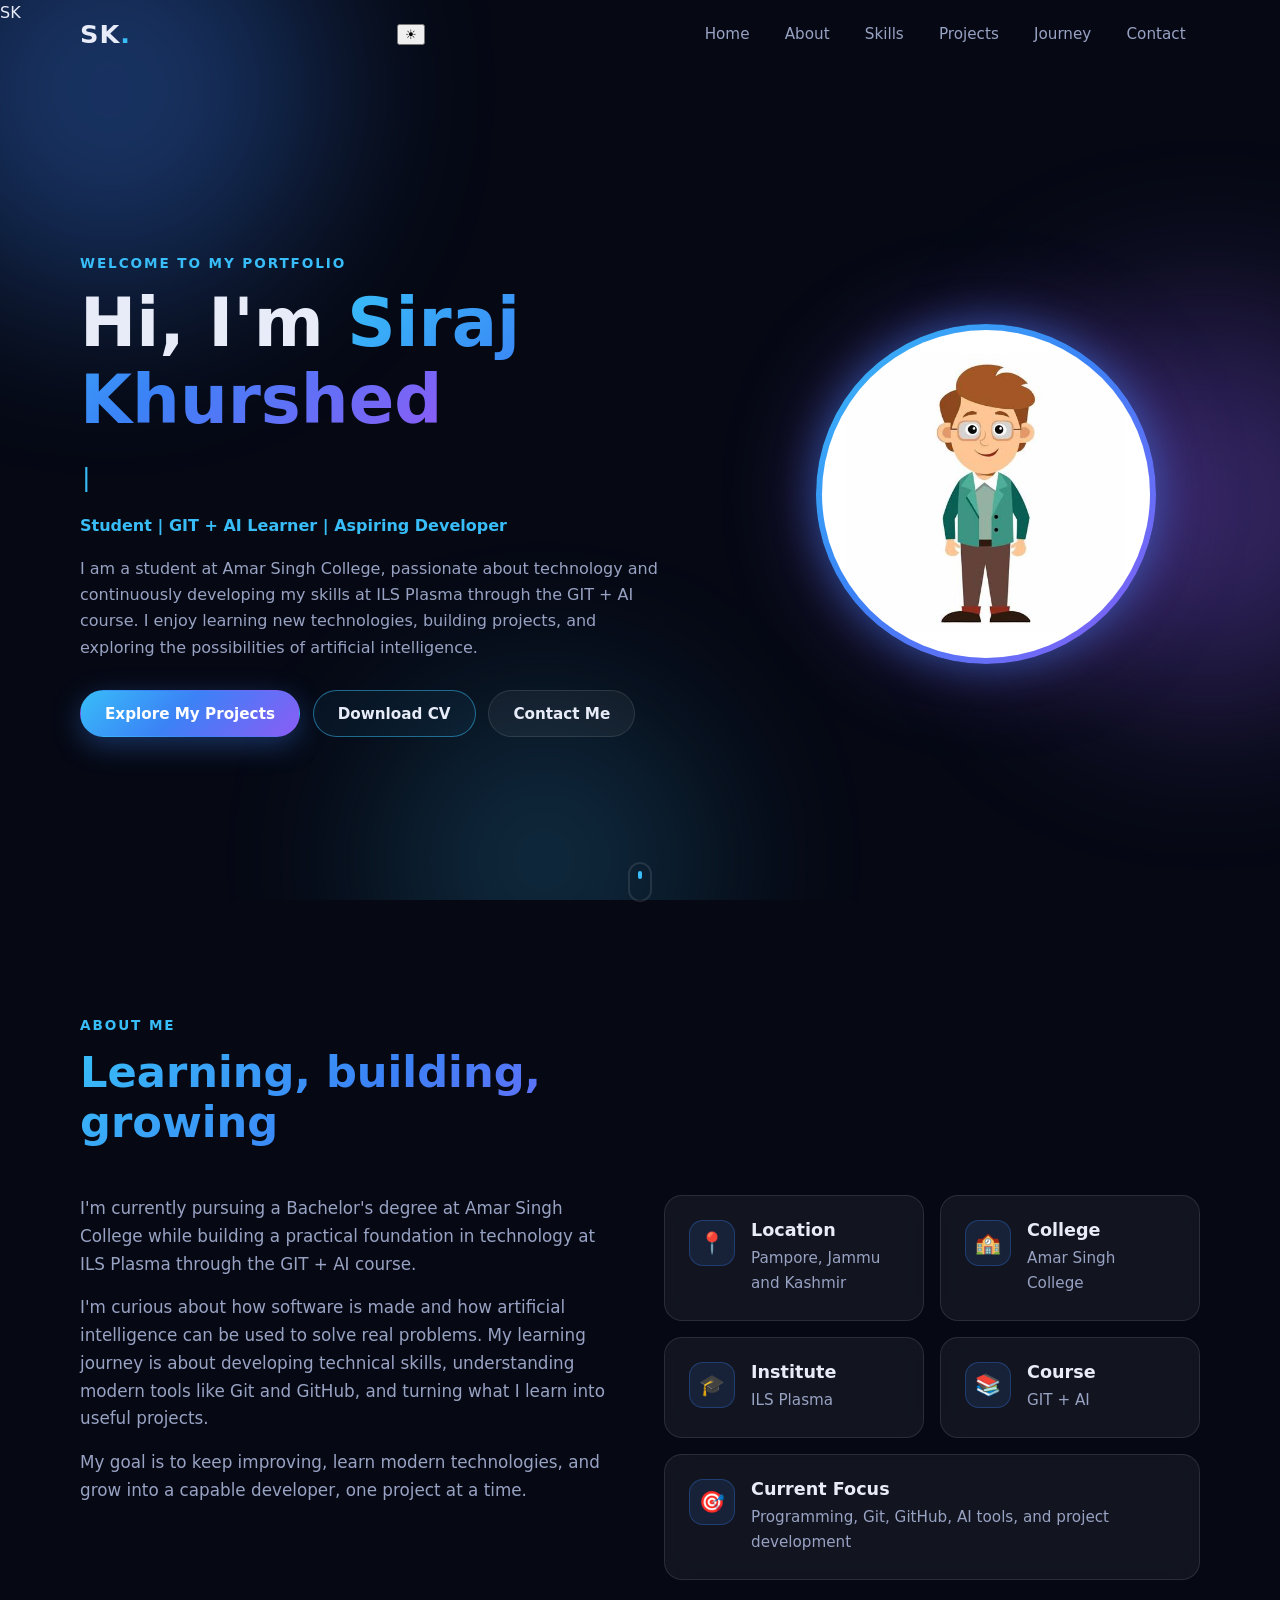
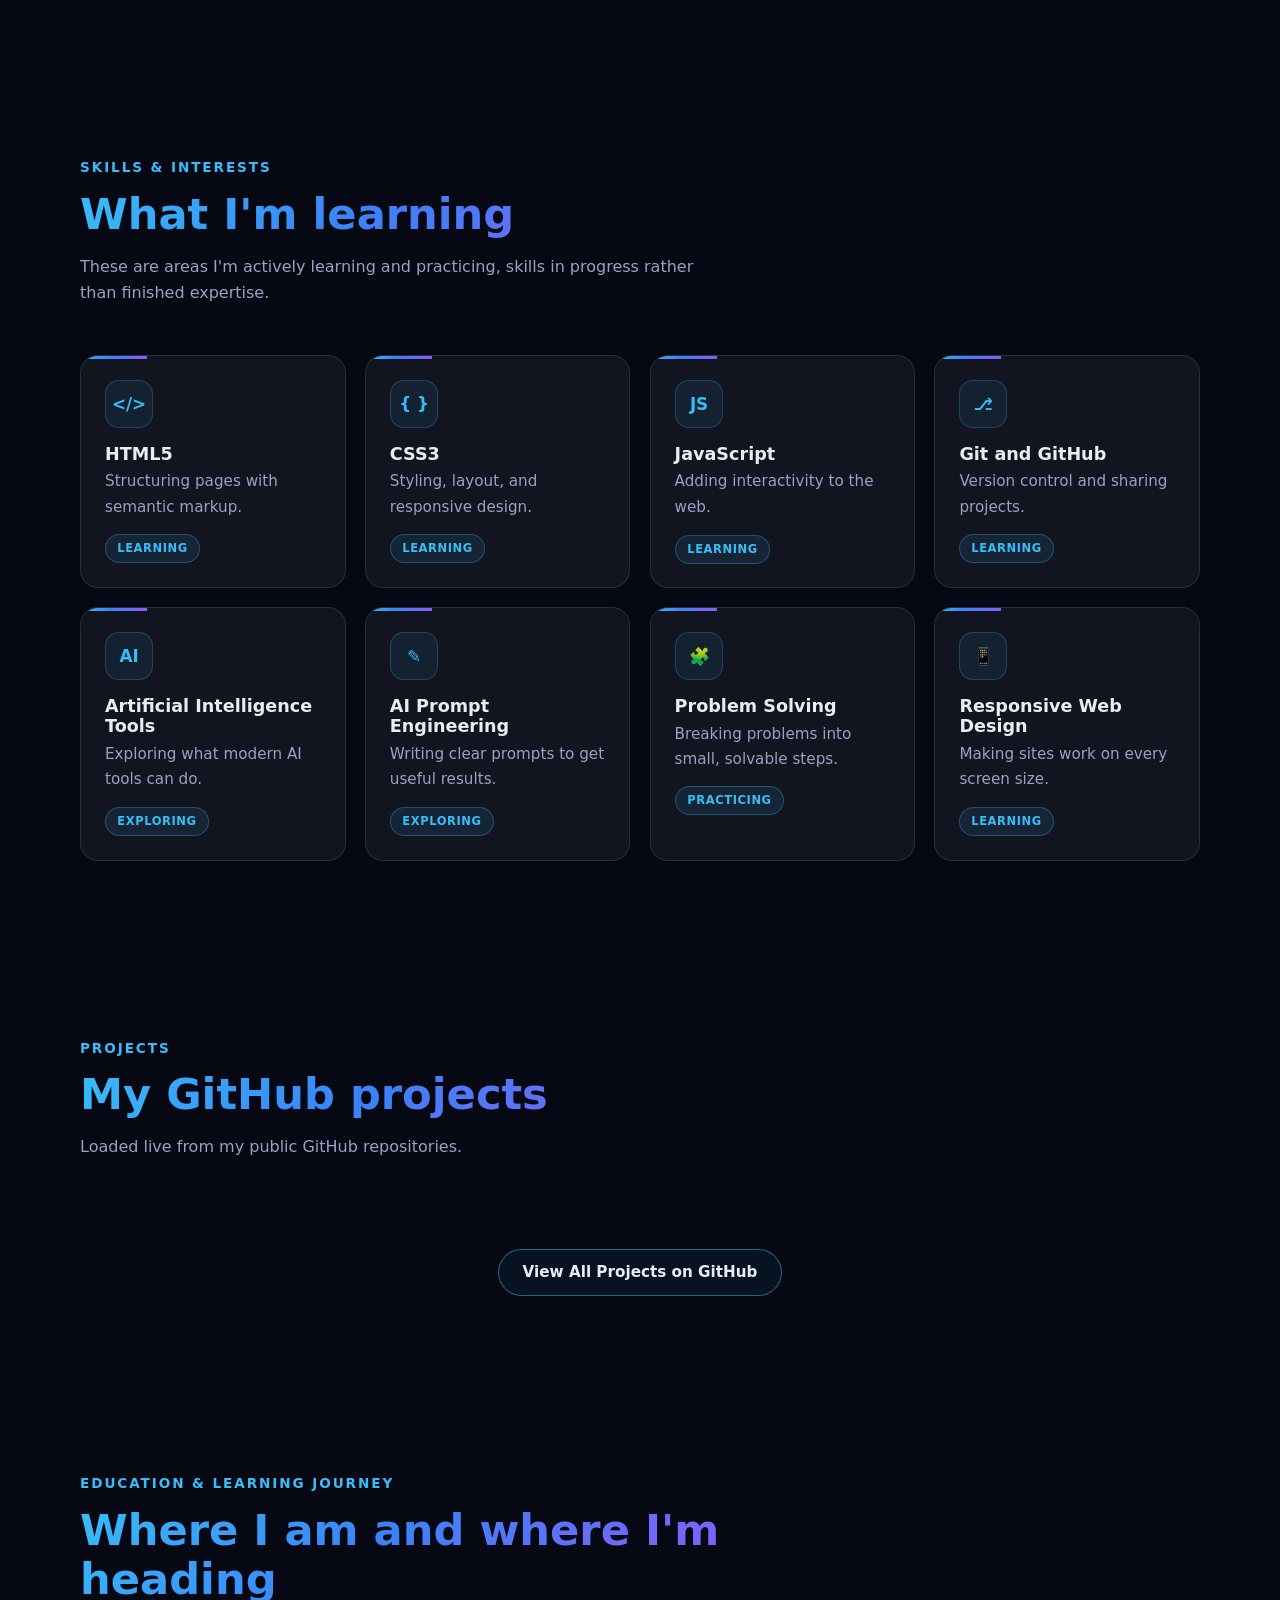
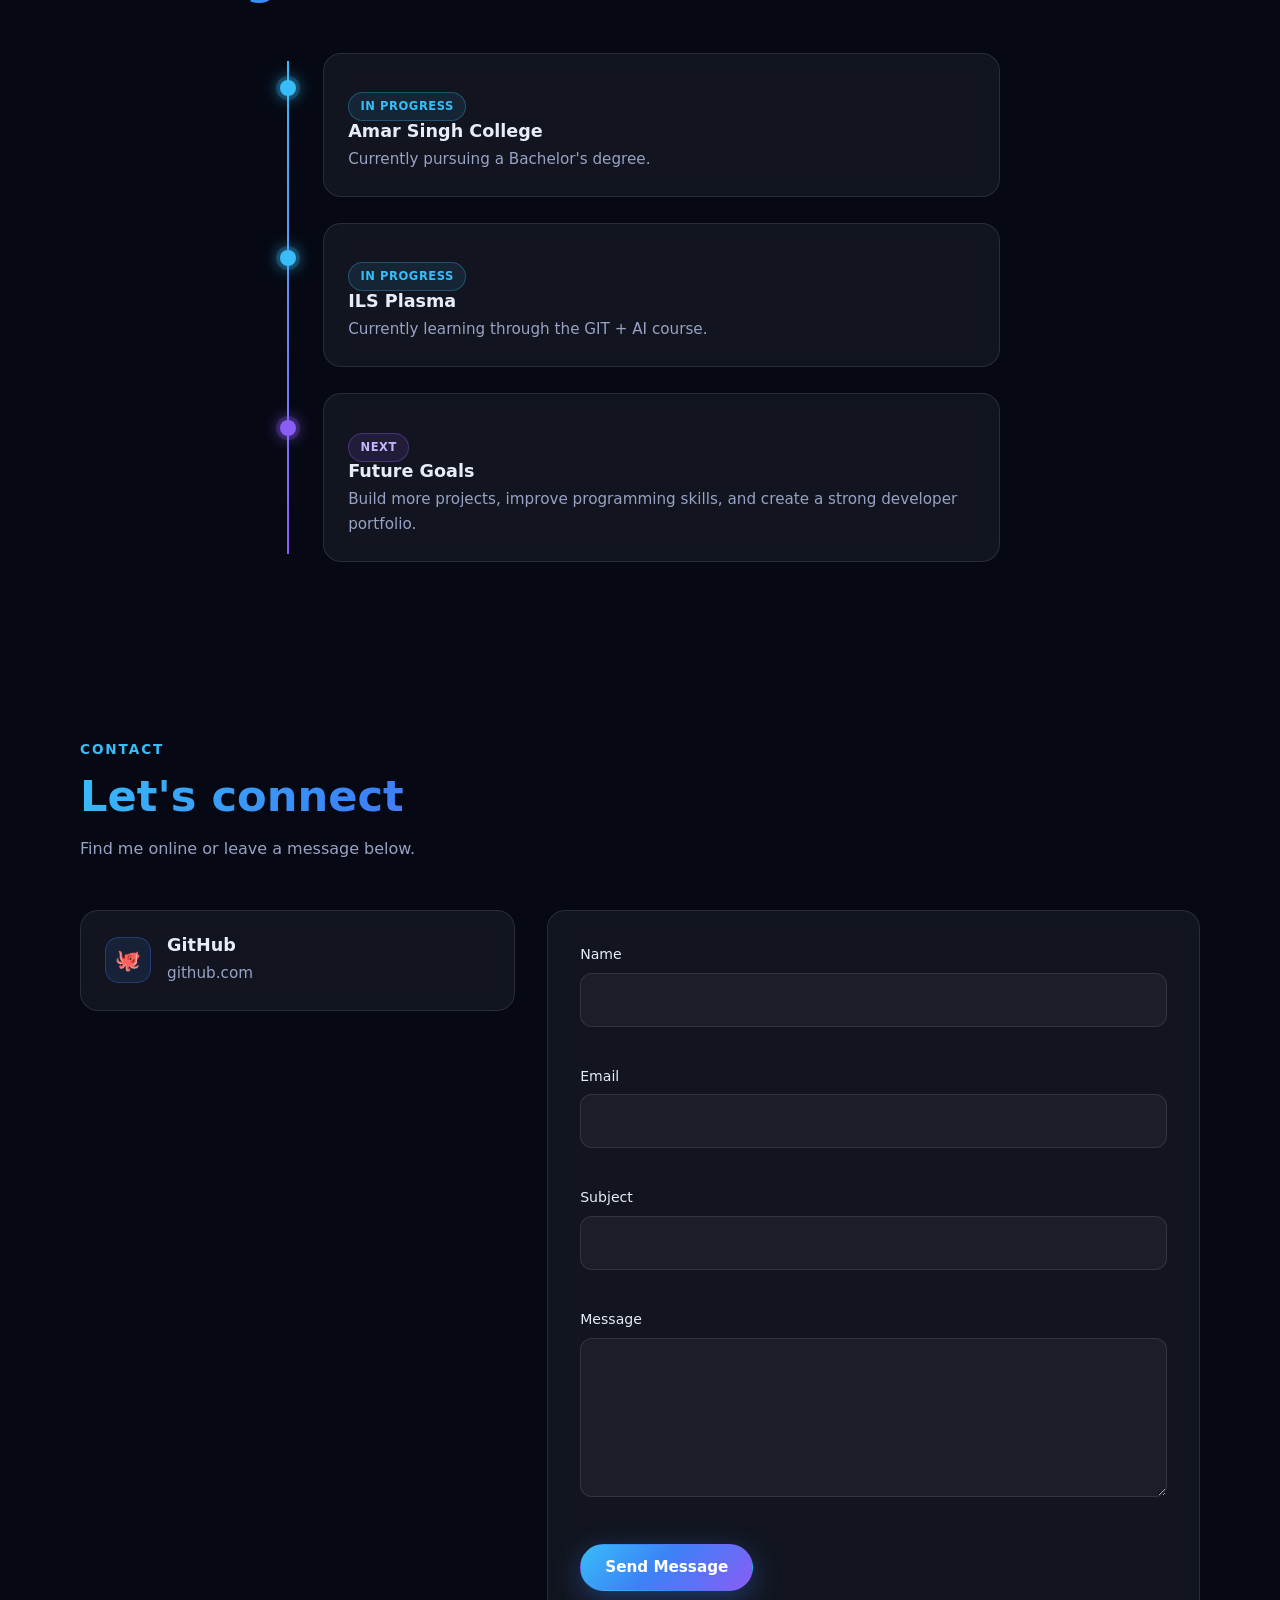
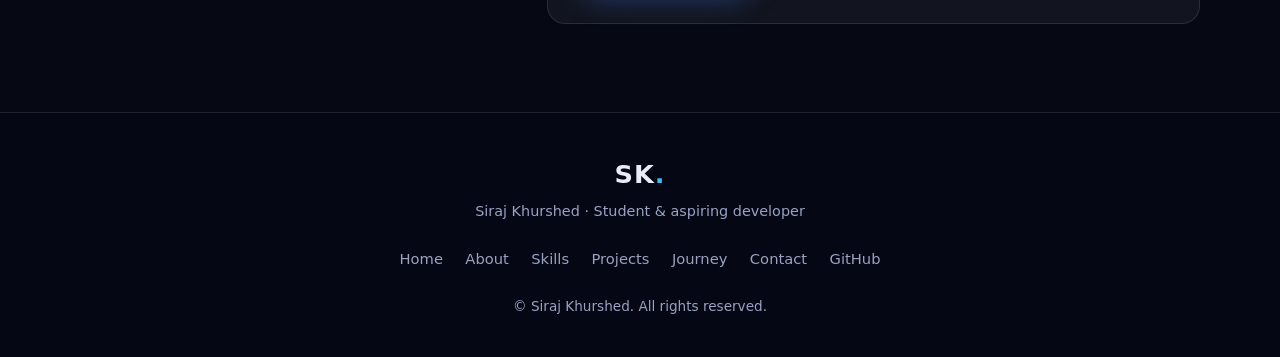
==== commit 8828f356: "Add files via upload" ====
--- a/index.html
+++ b/index.html
@@ -3,25 +3,33 @@
 <head>
   <meta charset="UTF-8" />
   <meta name="viewport" content="width=device-width, initial-scale=1.0" />
-  <title>Zaid Fayaz | Student &amp; Aspiring Developer</title>
-  <meta name="description" content="Portfolio of Zaid Fayaz, a student at Amar Singh College learning GIT + AI at ILS Plasma." />
+  <title>Siraj Khurshed | Student &amp; Aspiring Developer</title>
+  <meta name="description" content="Portfolio of Siraj Khurshed, a student at Amar Singh College learning GIT + AI at ILS Plasma." />
   <meta name="theme-color" content="#060914" />
   <link rel="preconnect" href="https://fonts.googleapis.com" />
   <link rel="preconnect" href="https://fonts.gstatic.com" crossorigin />
   <link href="https://fonts.googleapis.com/css2?family=Inter:wght@400;500;600&family=Space+Grotesk:wght@500;600;700&display=swap" rel="stylesheet" />
+  <script>
+    // Apply saved theme before first paint to avoid a flash
+    try { var t = localStorage.getItem("theme"); if (t) document.documentElement.setAttribute("data-theme", t); } catch (e) {}
+  </script>
   <link rel="stylesheet" href="index.css" />
 </head>
 <body>
+  <div class="watermark" aria-hidden="true">SK</div>
   <div class="bg-orbs" aria-hidden="true">
     <span class="orb orb-1"></span>
     <span class="orb orb-2"></span>
     <span class="orb orb-3"></span>
-  </div> 
+  </div>
 
   <!-- NAVBAR -->
   <header class="navbar" id="navbar">
     <nav class="nav-inner container" aria-label="Main navigation">
-      <a href="#home" class="logo" aria-label="Zaid Fayaz, home">ZF<span>.</span></a>
+      <a href="#home" class="logo" aria-label="Siraj Khurshed, home">SK<span>.</span></a>
+      <button class="theme-toggle" id="themeToggle" type="button" aria-label="Switch to white theme" title="Switch theme">
+        <span aria-hidden="true">&#9728;</span>
+      </button>
       <button class="nav-toggle" id="navToggle" aria-label="Toggle menu" aria-expanded="false" aria-controls="navLinks">
         <span></span><span></span><span></span>
       </button>
@@ -42,7 +50,7 @@
       <div class="container hero-grid">
         <div class="hero-text reveal">
           <p class="eyebrow">Welcome to my portfolio</p>
-          <h1>Hi, I'm <span class="gradient-text">Zaid Fayaz</span></h1>
+          <h1>Hi, I'm <span class="gradient-text">Siraj Khurshed</span></h1>
           <p class="typed-line">
             <span id="typedText" aria-live="off"></span><span class="cursor" aria-hidden="true">|</span>
           </p>
@@ -52,7 +60,7 @@
           </p>
           <div class="btn-row">
             <a href="#projects" class="btn btn-primary">Explore My Projects</a>
-            <a href="Zaid-Fayaz-CV.pdf" class="btn btn-outline" id="cvBtn" download>Download CV</a>
+            <a href="Siraj-Khurshed-CV.pdf" class="btn btn-outline" id="cvBtn" download>Download CV</a>
             <a href="#contact" class="btn btn-ghost">Contact Me</a>
           </div>
         </div>
@@ -60,8 +68,8 @@
         <div class="hero-photo reveal">
           <div class="photo-frame">
             <!-- Replace images/zaid.jpg with your own photo (keep the same file name) -->
-            <img src="image.png" alt="Portrait of Zaid Fayaz" id="profilePhoto" width="360" height="360" />
-            <div class="photo-fallback" id="photoFallback" hidden>ZF</div>
+            <img src="image.png" alt="Portrait of Siraj Khurshed" id="profilePhoto" width="360" height="360" />
+            <div class="photo-fallback" id="photoFallback" hidden>SK</div>
           </div>
         </div>
       </div>
@@ -124,7 +132,7 @@
         <div class="skills-grid">
           <article class="glass card skill-card reveal"><span class="skill-icon">&lt;/&gt;</span><h3>HTML5</h3><p>Structuring pages with semantic markup.</p><span class="badge">Learning</span></article>
           <article class="glass card skill-card reveal"><span class="skill-icon">{ }</span><h3>CSS3</h3><p>Styling, layout, and responsive design.</p><span class="badge">Learning</span></article>
-         
+          <article class="glass card skill-card reveal"><span class="skill-icon">JS</span><h3>JavaScript</h3><p>Adding interactivity to the web.</p><span class="badge">Learning</span></article>
           <article class="glass card skill-card reveal"><span class="skill-icon">&#9095;</span><h3>Git and GitHub</h3><p>Version control and sharing projects.</p><span class="badge">Learning</span></article>
           <article class="glass card skill-card reveal"><span class="skill-icon">AI</span><h3>Artificial Intelligence Tools</h3><p>Exploring what modern AI tools can do.</p><span class="badge">Exploring</span></article>
           <article class="glass card skill-card reveal"><span class="skill-icon">&#9998;</span><h3>AI Prompt Engineering</h3><p>Writing clear prompts to get useful results.</p><span class="badge">Exploring</span></article>
@@ -252,8 +260,8 @@
   <footer class="footer">
     <div class="container footer-inner">
       <div class="footer-brand">
-        <a href="#home" class="logo">ZF<span>.</span></a>
-        <p>Zaid Fayaz &middot; Student &amp; aspiring developer</p>
+        <a href="#home" class="logo">SK<span>.</span></a>
+        <p>Siraj Khurshed &middot; Student &amp; aspiring developer</p>
       </div>
       <ul class="footer-links">
         <li><a href="#home">Home</a></li>
@@ -264,15 +272,16 @@
         <li><a href="#contact">Contact</a></li>
         <li><a href="#" id="footerGithub" target="_blank" rel="noopener noreferrer">GitHub</a></li>
       </ul>
-      <p class="copyright">&copy; <span id="year"></span> Zaid Fayaz. All rights reserved.</p>
+      <p class="copyright">&copy; <span id="year"></span> Siraj Khurshed. All rights reserved.</p>
     </div>
   </footer>
 
   <button class="back-top" id="backTop" aria-label="Back to top" hidden>&uarr;</button>
   <div class="toast" id="toast" role="status" aria-live="polite"></div>
 
-  <script src="script.js">/* ==========================================================
-   Zaid Fayaz Portfolio - script.js
+  <script src="script.js">
+    /* ==========================================================
+   Siraj Khurshed Portfolio - script.js
    Edit the CONFIG block below to personalise the site.
    ========================================================== */
 const CONFIG = {
@@ -400,7 +409,7 @@
     a.download = "";
     a.click();
   } catch {
-    showToast("CV not added yet. Place Zaid-Fayaz-CV.pdf in the project folder.");
+    showToast("CV not added yet. Place Siraj-Khurshed-CV.pdf in the project folder.");
   }
 });
 
@@ -593,6 +602,20 @@
   formStatus.textContent = CONFIG.email
     ? "Your details look good, but this form isn't connected to an email service yet. Please email me directly using the link above."
     : "Your details look good, but this form isn't connected to an email service yet, so the message was not sent.";
-});</script>
+});
+
+/* ---------- Theme toggle (dark / white) ---------- */
+const themeToggle = $("#themeToggle");
+function applyTheme(theme) {
+  document.documentElement.setAttribute("data-theme", theme);
+  themeToggle.setAttribute("aria-label", theme === "light" ? "Switch to dark theme" : "Switch to white theme");
+  themeToggle.firstElementChild.innerHTML = theme === "light" ? "&#9790;" : "&#9728;";
+  try { localStorage.setItem("theme", theme); } catch (e) { /* storage unavailable */ }
+}
+applyTheme(document.documentElement.getAttribute("data-theme") || "dark");
+themeToggle.addEventListener("click", () => {
+  applyTheme(document.documentElement.getAttribute("data-theme") === "light" ? "dark" : "light");
+});
+  </script>
 </body>
 </html>
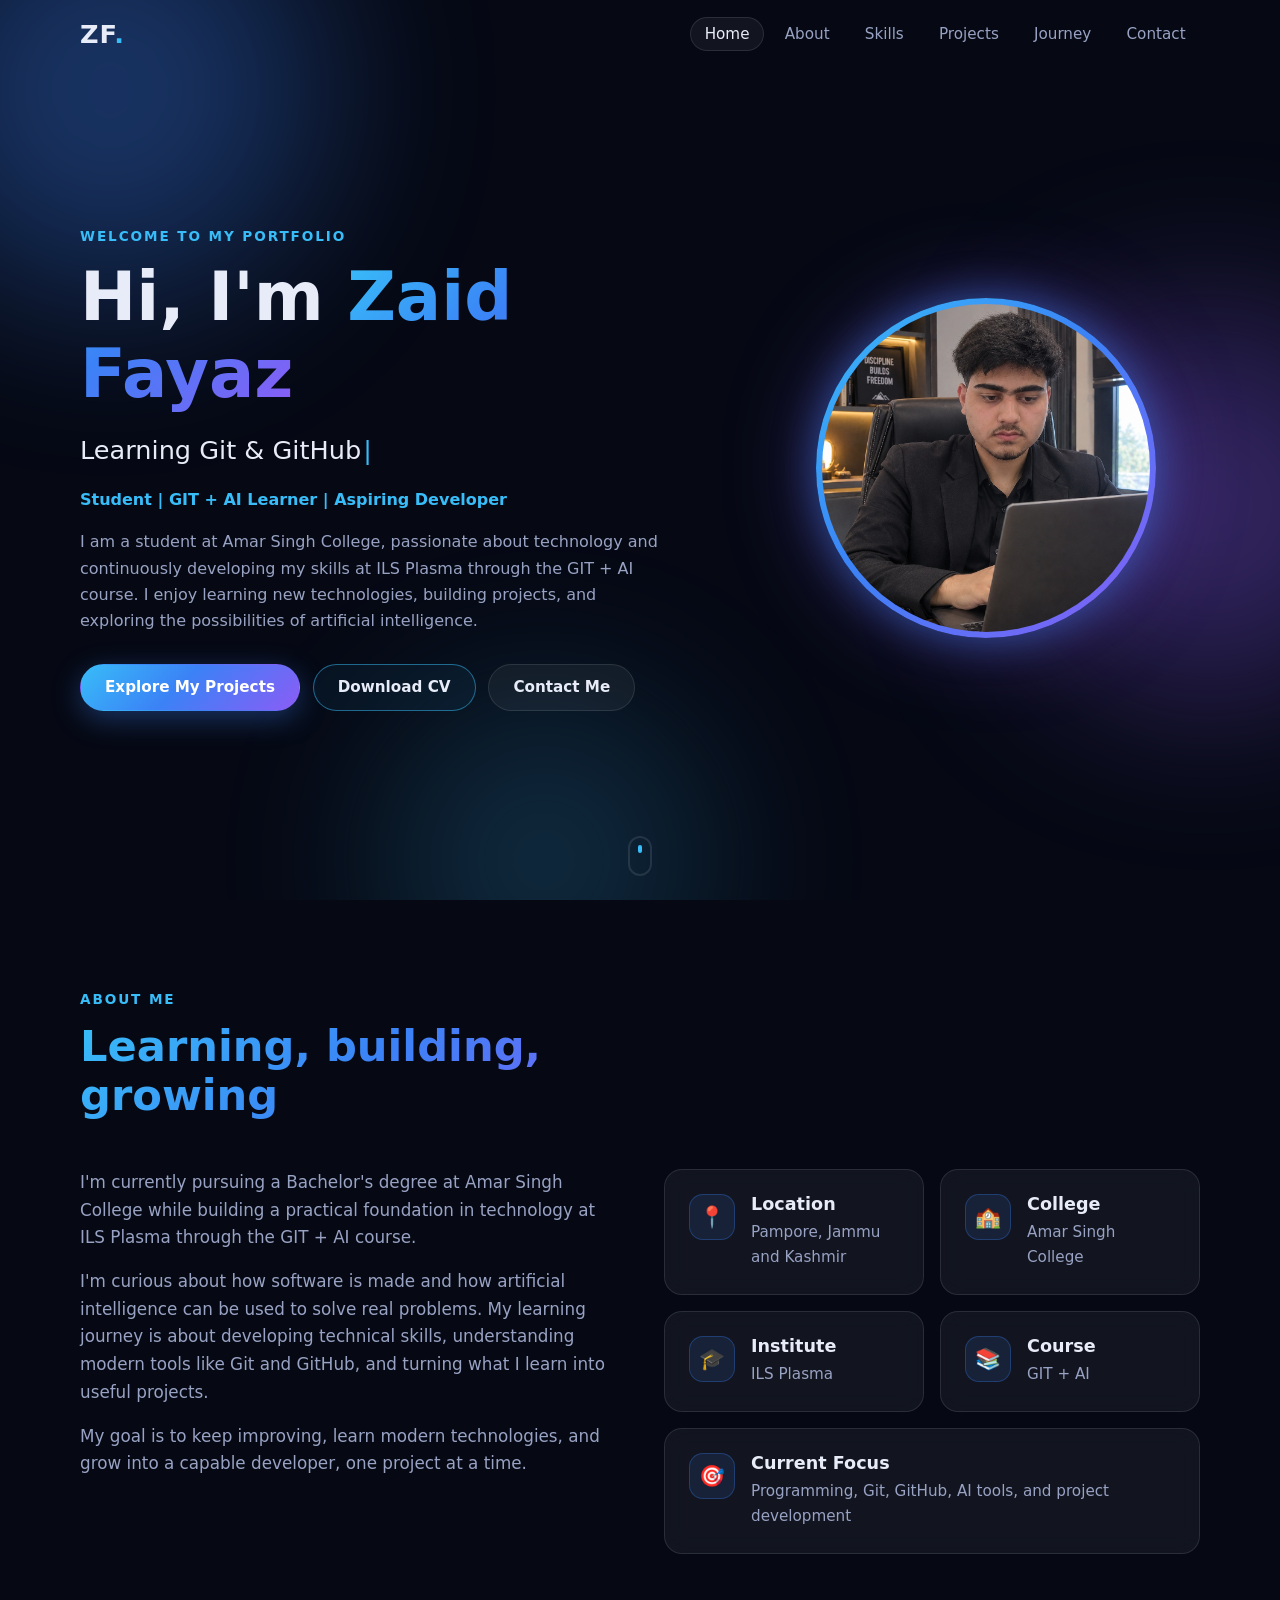
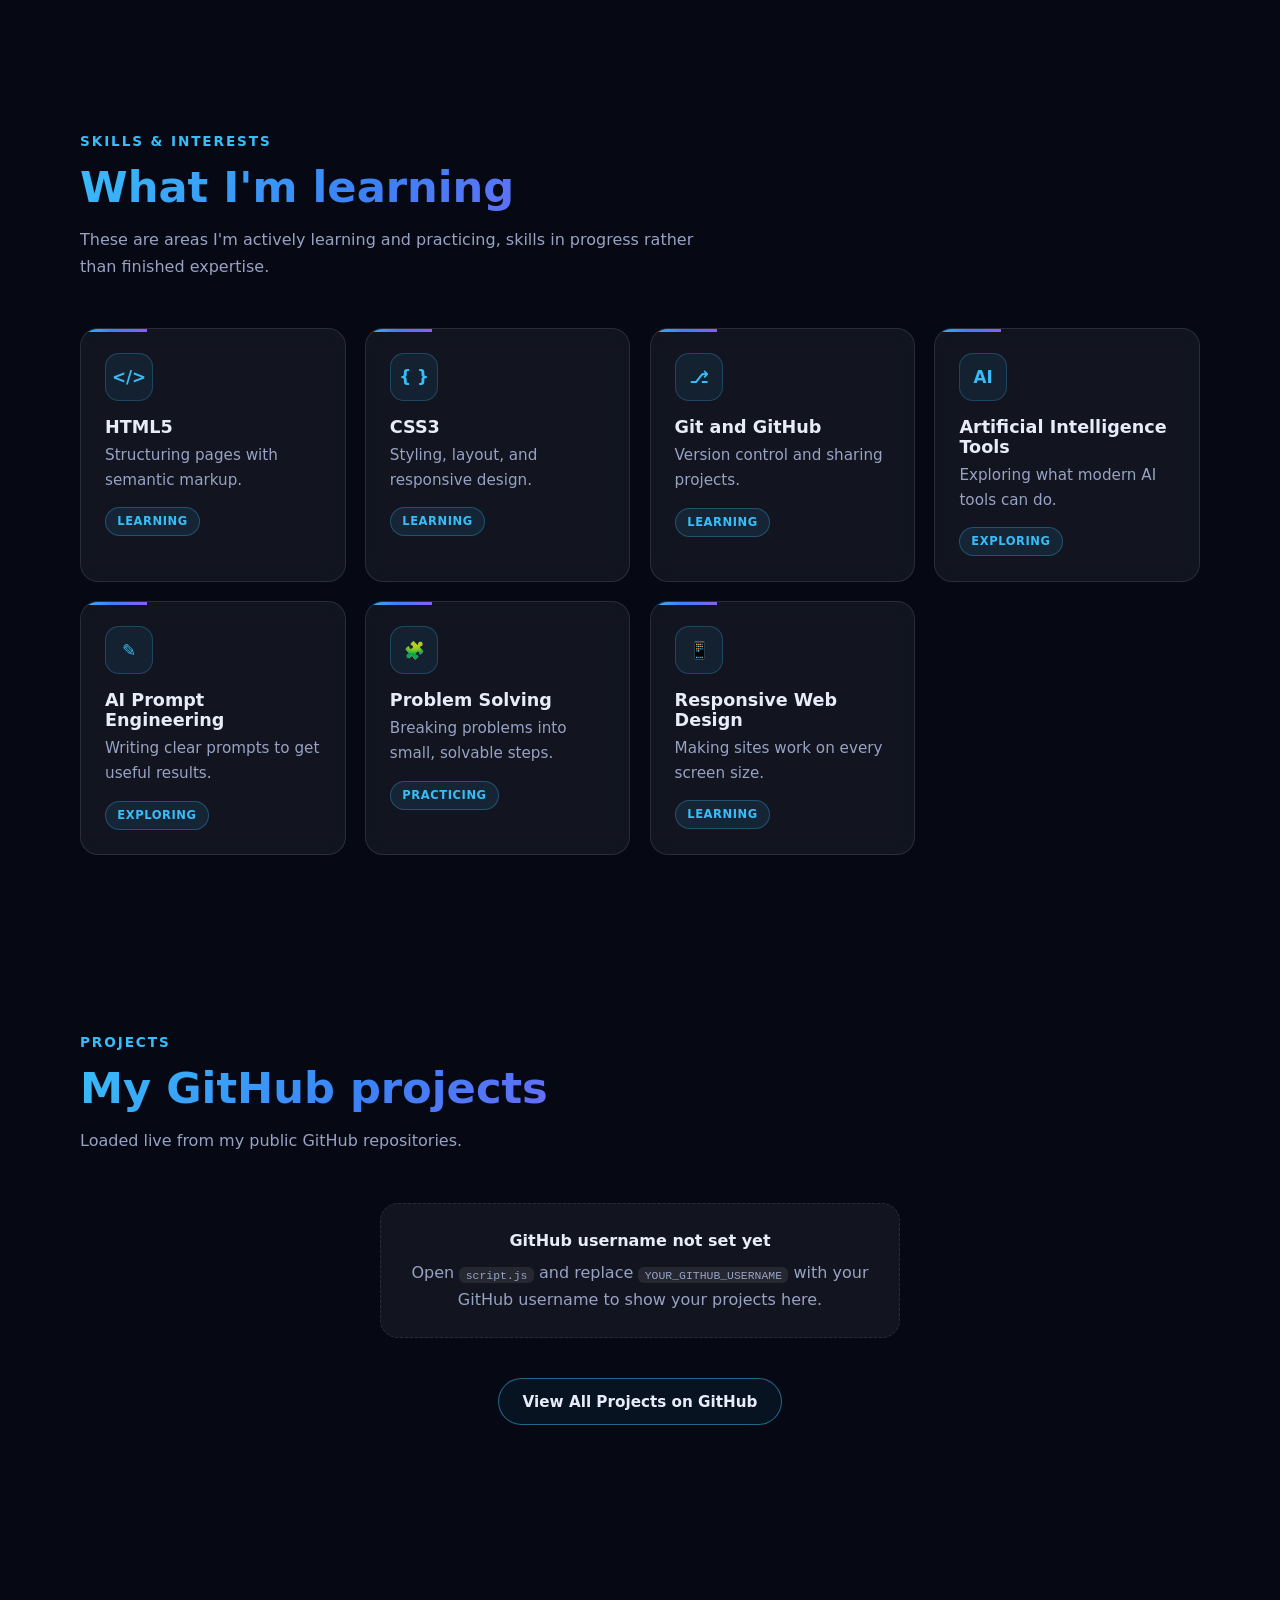
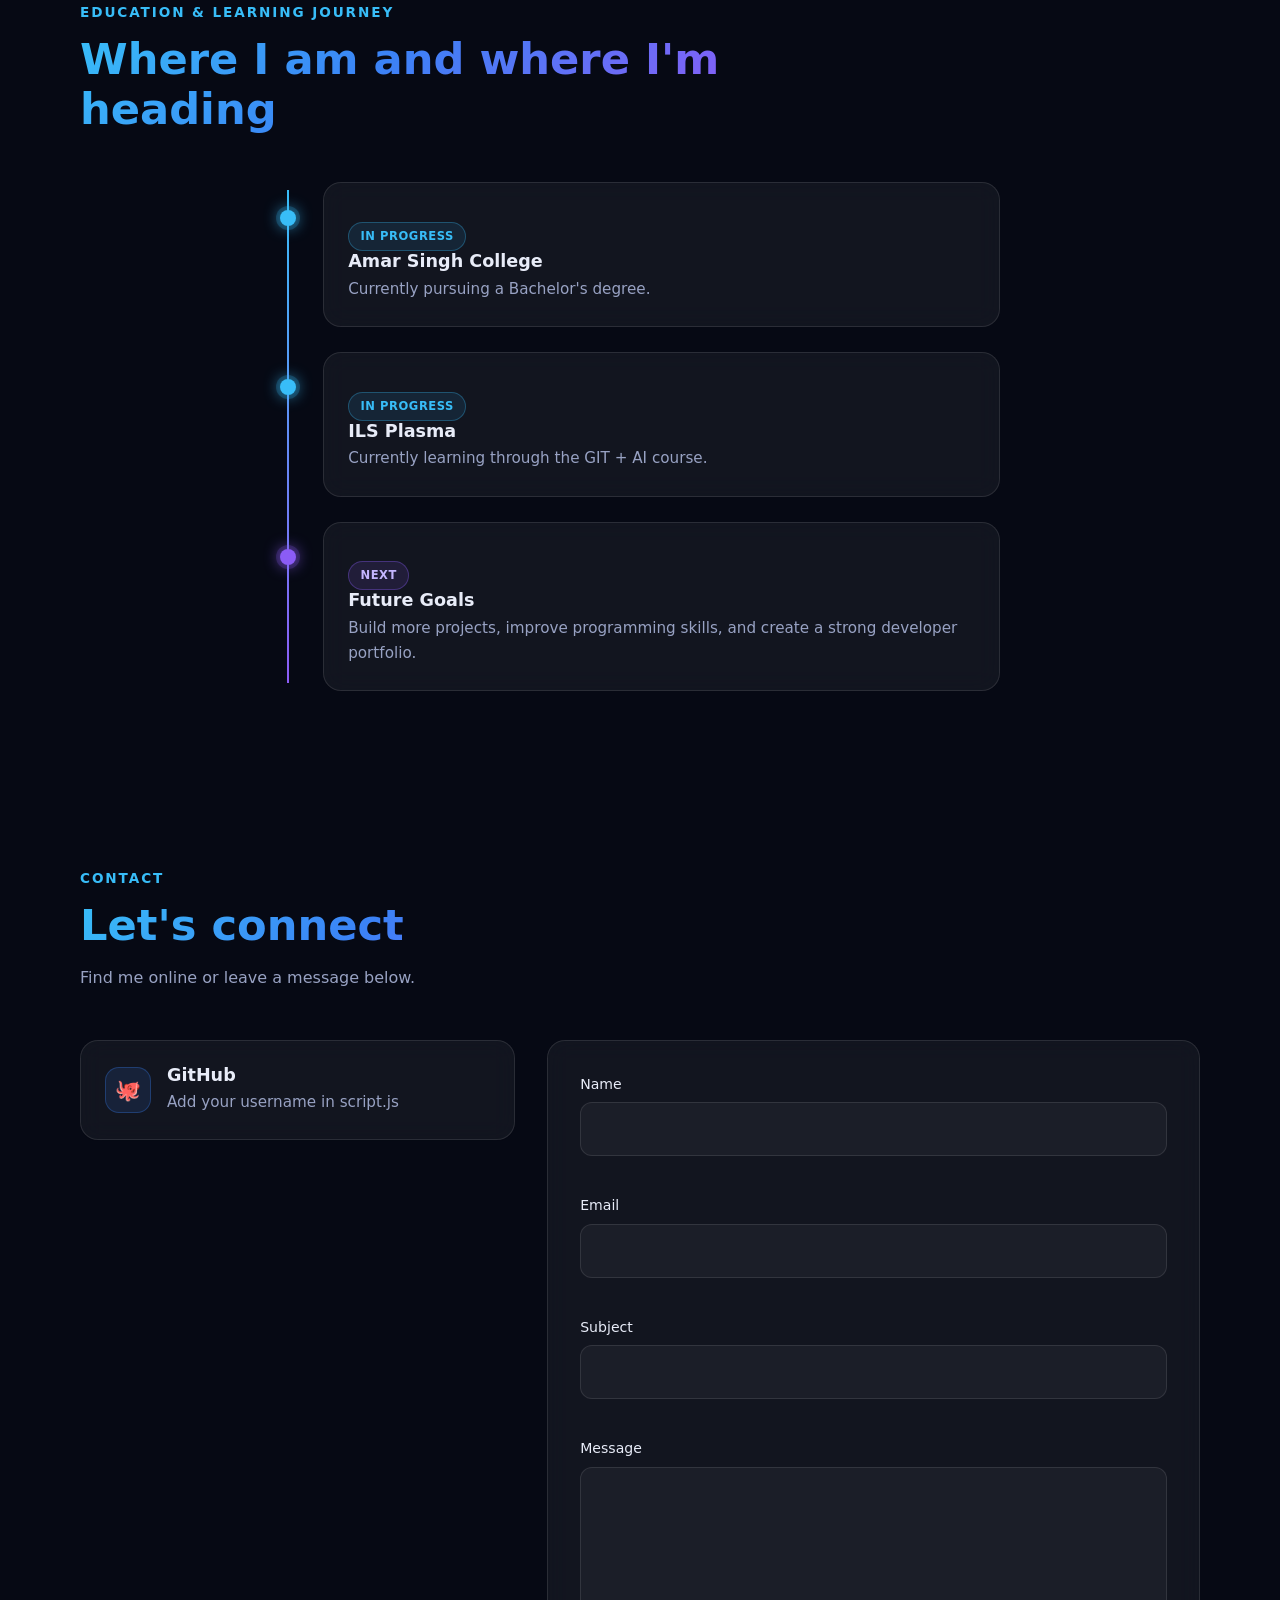
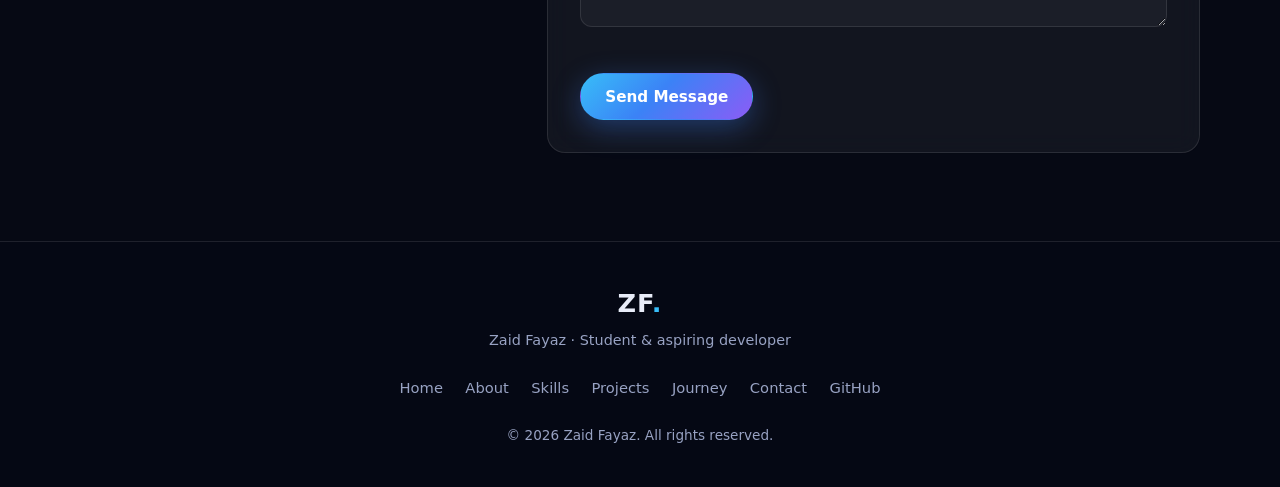
==== commit bff5225f: "Add files via upload" ====
--- a/index.html
+++ b/index.html
@@ -3,33 +3,25 @@
 <head>
   <meta charset="UTF-8" />
   <meta name="viewport" content="width=device-width, initial-scale=1.0" />
-  <title>Siraj Khurshed | Student &amp; Aspiring Developer</title>
-  <meta name="description" content="Portfolio of Siraj Khurshed, a student at Amar Singh College learning GIT + AI at ILS Plasma." />
+  <title>Zaid Fayaz | Student &amp; Aspiring Developer</title>
+  <meta name="description" content="Portfolio of Zaid Fayaz, a student at Amar Singh College learning GIT + AI at ILS Plasma." />
   <meta name="theme-color" content="#060914" />
   <link rel="preconnect" href="https://fonts.googleapis.com" />
   <link rel="preconnect" href="https://fonts.gstatic.com" crossorigin />
   <link href="https://fonts.googleapis.com/css2?family=Inter:wght@400;500;600&family=Space+Grotesk:wght@500;600;700&display=swap" rel="stylesheet" />
-  <script>
-    // Apply saved theme before first paint to avoid a flash
-    try { var t = localStorage.getItem("theme"); if (t) document.documentElement.setAttribute("data-theme", t); } catch (e) {}
-  </script>
   <link rel="stylesheet" href="index.css" />
 </head>
 <body>
-  <div class="watermark" aria-hidden="true">SK</div>
   <div class="bg-orbs" aria-hidden="true">
     <span class="orb orb-1"></span>
     <span class="orb orb-2"></span>
     <span class="orb orb-3"></span>
-  </div>
+  </div> 
 
   <!-- NAVBAR -->
   <header class="navbar" id="navbar">
     <nav class="nav-inner container" aria-label="Main navigation">
-      <a href="#home" class="logo" aria-label="Siraj Khurshed, home">SK<span>.</span></a>
-      <button class="theme-toggle" id="themeToggle" type="button" aria-label="Switch to white theme" title="Switch theme">
-        <span aria-hidden="true">&#9728;</span>
-      </button>
+      <a href="#home" class="logo" aria-label="Zaid Fayaz, home">ZF<span>.</span></a>
       <button class="nav-toggle" id="navToggle" aria-label="Toggle menu" aria-expanded="false" aria-controls="navLinks">
         <span></span><span></span><span></span>
       </button>
@@ -50,7 +42,7 @@
       <div class="container hero-grid">
         <div class="hero-text reveal">
           <p class="eyebrow">Welcome to my portfolio</p>
-          <h1>Hi, I'm <span class="gradient-text">Siraj Khurshed</span></h1>
+          <h1>Hi, I'm <span class="gradient-text">Zaid Fayaz</span></h1>
           <p class="typed-line">
             <span id="typedText" aria-live="off"></span><span class="cursor" aria-hidden="true">|</span>
           </p>
@@ -60,7 +52,7 @@
           </p>
           <div class="btn-row">
             <a href="#projects" class="btn btn-primary">Explore My Projects</a>
-            <a href="Siraj-Khurshed-CV.pdf" class="btn btn-outline" id="cvBtn" download>Download CV</a>
+            <a href="Zaid-Fayaz-CV.pdf" class="btn btn-outline" id="cvBtn" download>Download CV</a>
             <a href="#contact" class="btn btn-ghost">Contact Me</a>
           </div>
         </div>
@@ -68,8 +60,8 @@
         <div class="hero-photo reveal">
           <div class="photo-frame">
             <!-- Replace images/zaid.jpg with your own photo (keep the same file name) -->
-            <img src="image.png" alt="Portrait of Siraj Khurshed" id="profilePhoto" width="360" height="360" />
-            <div class="photo-fallback" id="photoFallback" hidden>SK</div>
+            <img src="image.png" alt="Portrait of Zaid Fayaz" id="profilePhoto" width="360" height="360" />
+            <div class="photo-fallback" id="photoFallback" hidden>ZF</div>
           </div>
         </div>
       </div>
@@ -132,7 +124,7 @@
         <div class="skills-grid">
           <article class="glass card skill-card reveal"><span class="skill-icon">&lt;/&gt;</span><h3>HTML5</h3><p>Structuring pages with semantic markup.</p><span class="badge">Learning</span></article>
           <article class="glass card skill-card reveal"><span class="skill-icon">{ }</span><h3>CSS3</h3><p>Styling, layout, and responsive design.</p><span class="badge">Learning</span></article>
-          <article class="glass card skill-card reveal"><span class="skill-icon">JS</span><h3>JavaScript</h3><p>Adding interactivity to the web.</p><span class="badge">Learning</span></article>
+         
           <article class="glass card skill-card reveal"><span class="skill-icon">&#9095;</span><h3>Git and GitHub</h3><p>Version control and sharing projects.</p><span class="badge">Learning</span></article>
           <article class="glass card skill-card reveal"><span class="skill-icon">AI</span><h3>Artificial Intelligence Tools</h3><p>Exploring what modern AI tools can do.</p><span class="badge">Exploring</span></article>
           <article class="glass card skill-card reveal"><span class="skill-icon">&#9998;</span><h3>AI Prompt Engineering</h3><p>Writing clear prompts to get useful results.</p><span class="badge">Exploring</span></article>
@@ -260,8 +252,8 @@
   <footer class="footer">
     <div class="container footer-inner">
       <div class="footer-brand">
-        <a href="#home" class="logo">SK<span>.</span></a>
-        <p>Siraj Khurshed &middot; Student &amp; aspiring developer</p>
+        <a href="#home" class="logo">ZF<span>.</span></a>
+        <p>Zaid Fayaz &middot; Student &amp; aspiring developer</p>
       </div>
       <ul class="footer-links">
         <li><a href="#home">Home</a></li>
@@ -272,16 +264,15 @@
         <li><a href="#contact">Contact</a></li>
         <li><a href="#" id="footerGithub" target="_blank" rel="noopener noreferrer">GitHub</a></li>
       </ul>
-      <p class="copyright">&copy; <span id="year"></span> Siraj Khurshed. All rights reserved.</p>
+      <p class="copyright">&copy; <span id="year"></span> Zaid Fayaz. All rights reserved.</p>
     </div>
   </footer>
 
   <button class="back-top" id="backTop" aria-label="Back to top" hidden>&uarr;</button>
   <div class="toast" id="toast" role="status" aria-live="polite"></div>
 
-  <script src="script.js">
-    /* ==========================================================
-   Siraj Khurshed Portfolio - script.js
+  <script src="script.js">/* ==========================================================
+   Zaid Fayaz Portfolio - script.js
    Edit the CONFIG block below to personalise the site.
    ========================================================== */
 const CONFIG = {
@@ -409,7 +400,7 @@
     a.download = "";
     a.click();
   } catch {
-    showToast("CV not added yet. Place Siraj-Khurshed-CV.pdf in the project folder.");
+    showToast("CV not added yet. Place Zaid-Fayaz-CV.pdf in the project folder.");
   }
 });
 
@@ -602,20 +593,6 @@
   formStatus.textContent = CONFIG.email
     ? "Your details look good, but this form isn't connected to an email service yet. Please email me directly using the link above."
     : "Your details look good, but this form isn't connected to an email service yet, so the message was not sent.";
-});
-
-/* ---------- Theme toggle (dark / white) ---------- */
-const themeToggle = $("#themeToggle");
-function applyTheme(theme) {
-  document.documentElement.setAttribute("data-theme", theme);
-  themeToggle.setAttribute("aria-label", theme === "light" ? "Switch to dark theme" : "Switch to white theme");
-  themeToggle.firstElementChild.innerHTML = theme === "light" ? "&#9790;" : "&#9728;";
-  try { localStorage.setItem("theme", theme); } catch (e) { /* storage unavailable */ }
-}
-applyTheme(document.documentElement.getAttribute("data-theme") || "dark");
-themeToggle.addEventListener("click", () => {
-  applyTheme(document.documentElement.getAttribute("data-theme") === "light" ? "dark" : "light");
-});
-  </script>
+});</script>
 </body>
 </html>
